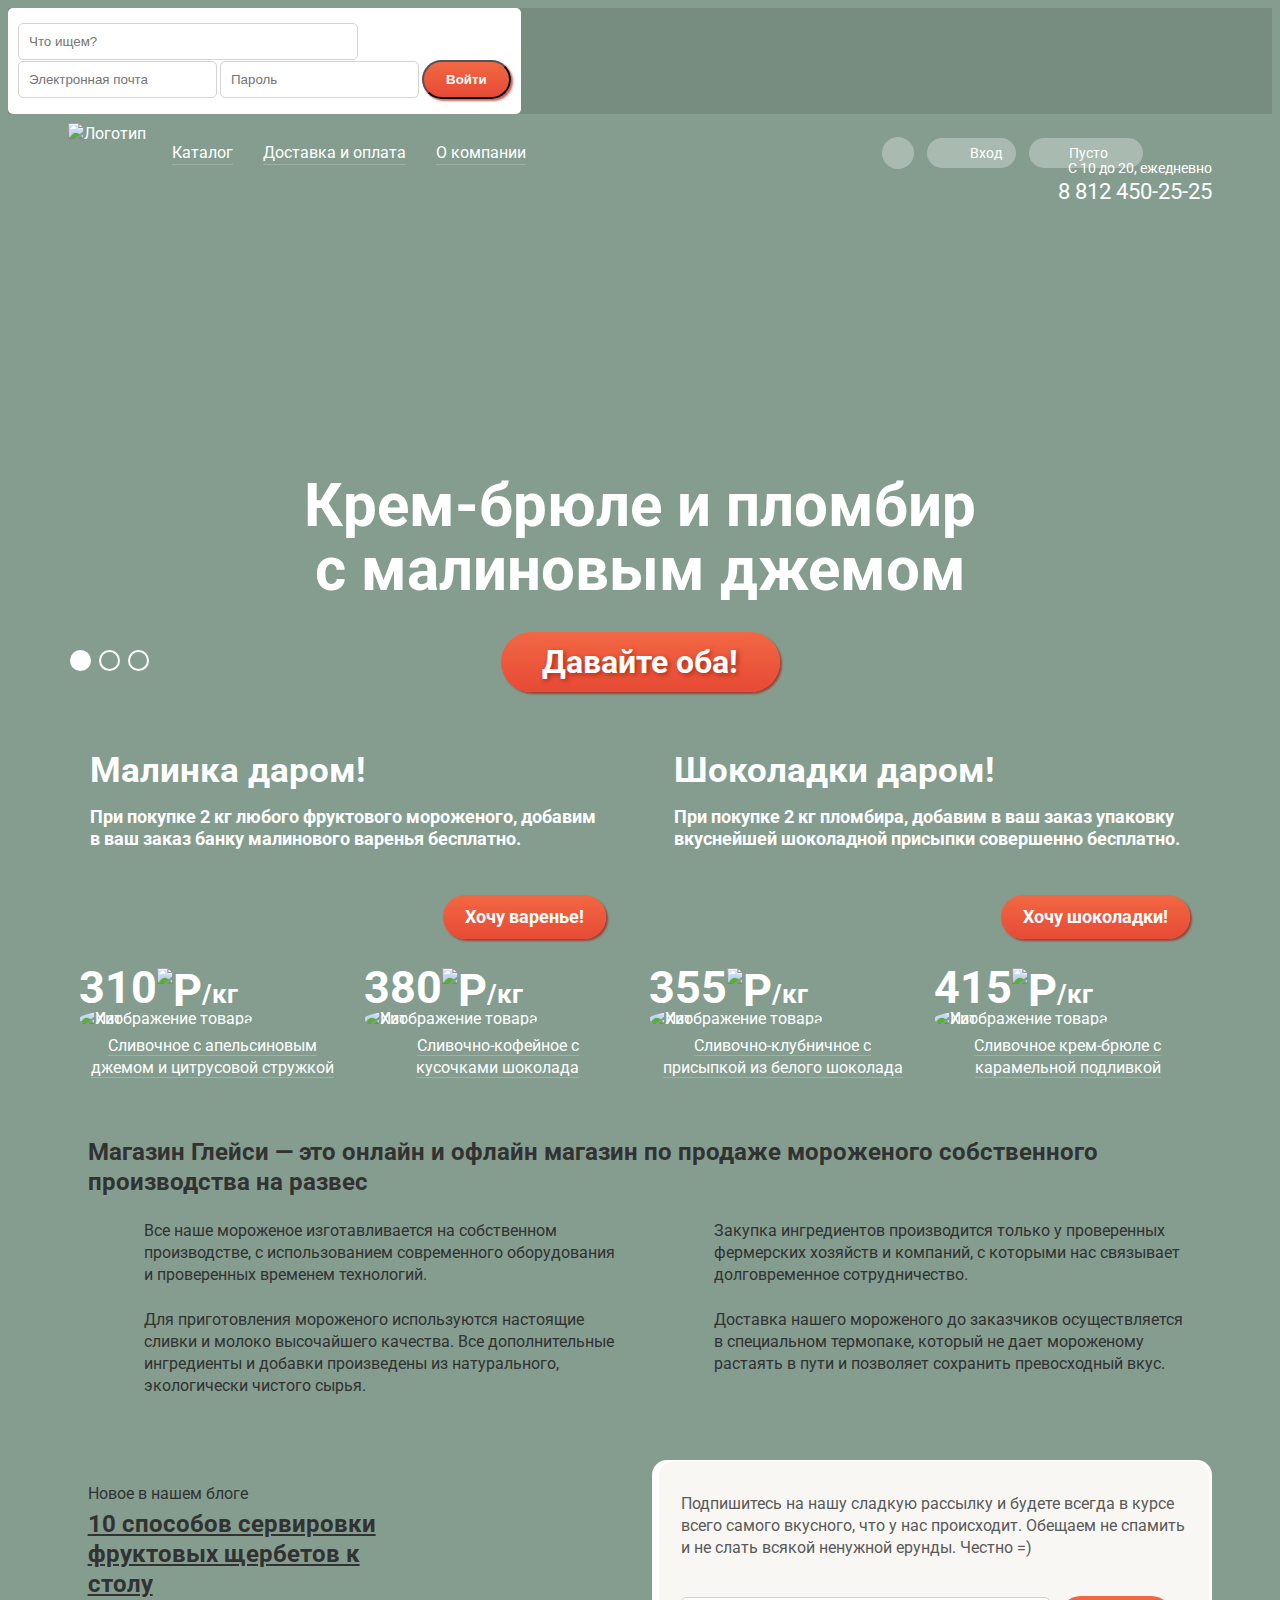
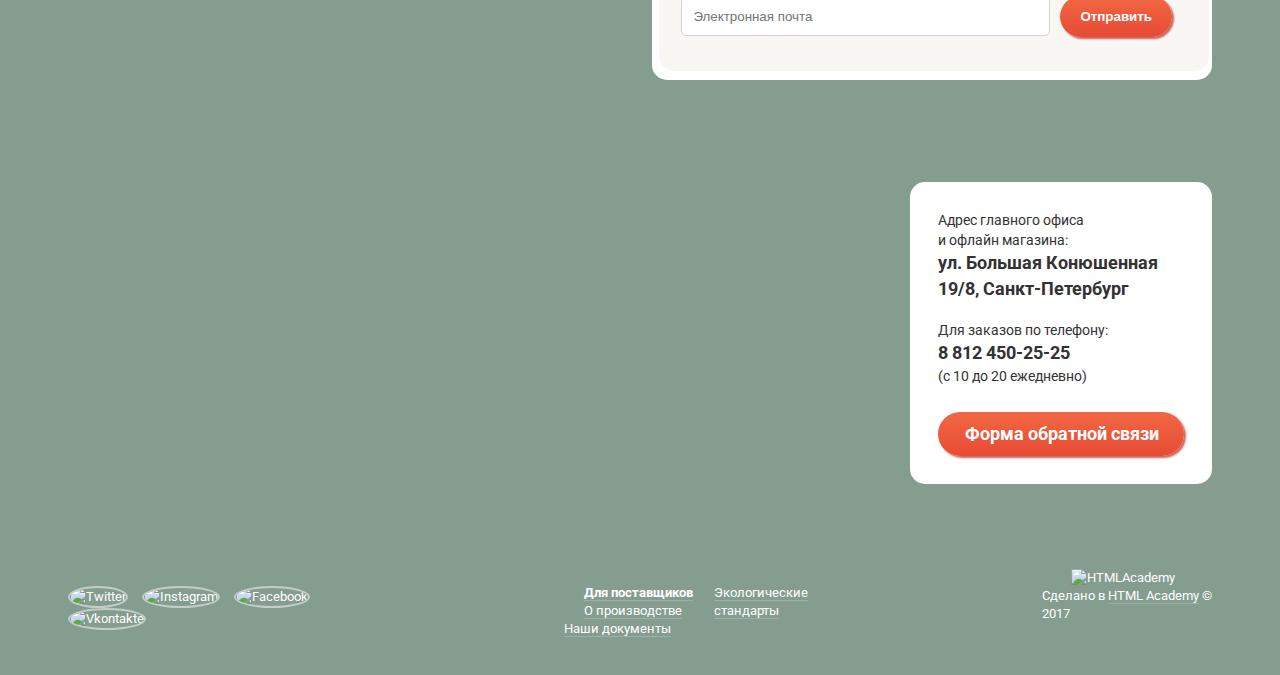
==== index.html @ 8baf692a "Доработки №3" ====
<!DOCTYPE html>
<html lang="ru">
  <head>
    <meta charset="utf-8">
    <title>GllacyShop</title>
    <link href="https://fonts.googleapis.com/css?family=Roboto:400,700&amp;subset=cyrillic" rel="stylesheet">
    <link href="css/normalize.css" rel="stylesheet">
    <link href="css/style.css" rel="stylesheet">
  </head>
  <body>

  <div class="modal-wrapper">
    <div class="modal">
      <form class="modal-search">
        <input type="search" name="search" placeholder="Что ищем?"> 
      </form>
      <form class="modal-enter">
        <input type="email" name="email" placeholder="Электронная почта">
        <input type="password" name="password" placeholder="Пароль">
        <button class="btn">Войти</button>
      </form>
    </div>
  </div>

    <input type="radio" name="switch" id="switch_1" checked>
    <input type="radio" name="switch" id="switch_2">
    <input type="radio" name="switch" id="switch_3">
    <div class="wrapper">
    	<header class="main-header container">
    	  <div class="logo">
    	  	<img src="img/Logo_GllacyShop.png" alt="Логотип" width="154px" height="64px">
    	  </div>
    	  <div class="main-menu">
    		 	<ul>
    		  	<li>
              <a href="./catalog.html">Каталог</a>
              <ul class="sub-menu">
                <li class="sub-menu-caption">Новинки</li>
                <li class="active"><a href="./catalog.html">Сливочное</a></li>
                <li><a href="#">Щербеты</a></li>
                <li><a href="#">Фруктовый лёд</a></li>
                <li><a href="#">Мелорин</a></li>
              </ul>
            </li>
    		  	<li><a href="#">Доставка и оплата</a></li>
    			 	<li><a href="#">О компании</a></li>
    		  </ul>
    	  </div>
    	  <div class="user">
    	  	<a href="#" class="search">Поиск</a>
    	  	<a href="#" class="enter">Вход</a>
    	  	<a href="#" class="basket">Пусто</a>
    	  </div>
    	</header>
      <div class="container">
        <div class="contacts">
          <p>
            С 10 до 20, ежедневно<br>
            <span class="phone">8 812 450-25-25</span>
           </p>
        </div>
      </div>
      <div class="container">
        <div class="slider">
          <div class="slide" id="slide_1">
            <h1>Крем-брюле и пломбир<br>с малиновым джемом</h1>
            <a href="#" class="btn">Давайте оба!</a>
          </div>
          <div class="slide" id="slide_2">
            <h1>Шоколадный пломбир<br>и лимонный сорбет </h1>
            <a href="#" class="btn">Давайте оба!</a>
          </div>
          <div class="slide" id="slide_3">
            <h1>Пломбир с помадкой<br>и клубничный щербет</h1>
            <a href="#" class="btn">Давайте оба!</a>
          </div>
          <form class="slider-controls">
            <label for="switch_1"></label>
            <label for="switch_2"></label>
            <label for="switch_3"></label>
          </form>
        </div>
      </div>
  		<div class="container">
    		<div class="stock">
    			<div class="stock-item raspberry">  				
    				<h2>Малинка даром!</h2>
    				<p>При покупке 2 кг любого фруктового мороженого, добавим в ваш заказ банку малинового варенья бесплатно.</p>
    				<a href="#" class="btn">Хочу варенье!</a>
    			</div>
    			<div class="stock-item chocolate">
    				<h2>Шоколадки даром!</h2>
    				<p>При покупке 2 кг пломбира, добавим в ваш заказ упаковку вкуснейшей шоколадной присыпки совершенно бесплатно.</p>
    				<a href="#" class="btn">Хочу шоколадки!</a>
    			</div>
    		</div>
    		<div class="catalog">
      		<div class="catalog-item">
            <a href="#">
              <img class="hit" src="img/HIT.png" alt="Хит" width="61px" height="61px">
        			<img src="img/IceCream_item_1.jpg" alt="Изображение товара" width="267px" height="267px">
        			<p class="price"><span>310</span><img src="img/P.png" alt="Р" width="31px" height="36px"><span class="kg">/кг</span></p>
        			<p class="name"><a href ="#">Сливочное с апельсиновым джемом и цитрусовой стружкой</a></p>
            </a>
      		</div>
      		<div class="catalog-item">
            <a href="#">
              <img class="hit" src="img/HIT.png" alt="Хит" width="61px" height="61px">
        			<img src="img/IceCream_item_2.jpg" alt="Изображение товара" width="267px" height="267px">
        			<p class="price"><span>380</span><img src="img/P.png" alt="Р" width="31px" height="36px"><span class="kg">/кг</span></p>
        			<p class="name"><a href ="#">Сливочно-кофейное с кусочками шоколада</a></p>
        		</a>
          </div>
      		<div class="catalog-item">
            <a href="#">
        			<img class="hit" src="img/HIT.png" alt="Хит" width="61px" height="61px">
              <img src="img/IceCream_item_3.jpg" alt="Изображение товара" width="267px" height="267px">
        			<p class="price"><span>355</span><img src="img/P.png" alt="Р" width="31px" height="36px"><span class="kg">/кг</span></p>
        			<p class="name"><a href ="#">Сливочно-клубничное с присыпкой из белого шоколада</a></p>
        		</a>
          </div>
      		<div class="catalog-item">
            <a href="#">
        			<img class="hit" src="img/HIT.png" alt="Хит" width="61px" height="61px">
              <img src="img/IceCream_item_4.jpg" alt="Изображение товара" width="267px" height="267px">
        			<p class="price"><span>415</span><img src="img/P.png" alt="Р" width="31px" height="36px"><span class="kg">/кг</span></p>
        			<p class="name"><a href ="#">Сливочное крем-брюле с карамельной подливкой</a></p>
        		</a>
          </div>
    		</div>
    		<div class="info">
          <h3>Магазин Глейси — это онлайн и офлайн магазин по продаже мороженого собственного производства на развес</h3>
    			<p class="icon-icecream">Все наше мороженое изготавливается на собственном производстве, с использованием современного оборудования и проверенных временем технологий.</p>
    			<p class="icon-cow">Закупка ингредиентов  производится только у проверенных фермерских хозяйств и компаний, с которыми нас связывает долговременное сотрудничество.</p>
          <p class="icon-sheet">Для приготовления мороженого используются настоящие сливки и молоко высочайшего качества. Все дополнительные ингредиенты и добавки произведены из натурального, экологически чистого сырья.</p>
    			<p class="icon-thermometer">Доставка нашего мороженого до заказчиков осуществляется в специальном термопаке, который не дает мороженому растаять в пути и позволяет сохранить превосходный вкус.</p>
    		</div>
    		<div class="other">
    			<div class="news">
    				<p>Новое в нашем блоге</p>
    				<h3><a href="#">10  способов сервировки<br>фруктовых щербетов к<br>столу</a></h3>
    			</div>
    			<div class="delivery">
            <div class="delivery-background">
      				<p>Подпишитесь на нашу сладкую рассылку и будете всегда в курсе всего самого вкусного, что у нас происходит. Обещаем не спамить и не слать всякой ненужной ерунды. Честно =)</p>
      				<form method="post">
      					<input type="text" name="delivery" placeholder="Электронная почта">
      					<button class="btn">Отправить</button>
      				</form>
      			</div>
          </div>
    		</div>
    	</div>
    	<div class="map">
    		<div class="address">
    			<p>Адрес главного офиса<br>и офлайн магазина:</p>
    			<p class="bold">ул. Большая Конюшенная 19/8, Санкт-Петербург</p>
    			<p>Для заказов по телефону:</p>
    			<p class="bold">8 812 450-25-25</p>
          <p>(с 10 до 20 ежедневно)</p>
    			<a href="#" class="btn">Форма обратной связи</a>
    		</div>
    	</div>
  	<footer>
  		<div class="main-footer container">
    			<div class="social">
    				<a href="#"><img src="img/Twitter.png" alt="Twitter" width="32px" height="32px"></a>
    				<a href="#"><img src="img/Instagram.png" alt="Instagram" width="32px" height="32px"></a>
    				<a href="#"><img src="img/Facebook.png" alt="Facebook" width="32px" height="32px"></a>
    				<a href="#"><img src="img/Vkontakte.png" alt="Vkontakte" width="32px" height="32px"></a>
    			</div>
  			<div class="footer-navigation">
    				<ul>
    					<li class="heart"><a href="#">Для поставщиков</a></li>
    					<li><a href="#">О производстве</a></li>
    					<li><a href="#">Наши документы</a></li>
    					<li><a href="#">Экологические стандарты</a></li>
    				</ul>
    			</div>
    			<div class="design">
    				<img src="img/Logo_HTMLAcademy.png" alt="HTMLAcademy" width="108px" height="38px">
    				<p>Сделано в <a href="https://htmlacademy.ru/">HTML Academy</a> © 2017</p>
    			</div>	
    		</div>	
    	</footer>
    </div>
  </body>
</html>
---- css/style.css ----
a {
	text-decoration: none;
	color: inherit;
}
body {
	font-family: 'Roboto', sans-serif;
	font-size: 16px;
	line-height: 22px;
	color: #ffffff;
	font-weight: 400;
	background-color: #849d8f;
}
h1 {
	font-size: 60px;
	line-height: 64px;
	color: #ffffff;
	font-weight: 700;
	text-align: center;
}
h2 {
	font-size: 35px;
	line-height: 41px;
	color: #ffffff;
	font-weight: 700;
	padding-bottom: 15px;
}
h3 {
	font-size: 24px;
	line-height: 30px;
	color: #323232;
	font-weight: 700;
}
.container {
	width: 1200px;
	margin: 0 auto;
	padding: 0 27.6px;
	box-sizing: border-box;
}
.main-header {
	display: flex;
	justify-content: flex-start;
}
.logo {
	margin-top: 9px;
}
.main-menu {
	margin-top: 28px;
	width: 710px;
	float: left;
}
.main-menu ul {
	margin: 0;
	padding: 0;
}
.main-menu li {
	display: inline-block;
	margin-left: 26px;
	border-bottom: 1px solid rgba(255,255,255,0.2);
}
.main-menu .active {
	cursor: pointer;
	background-color: #d07058;
	border-radius: 20px;
	padding: 5px 15px;
	margin-top: -5px;
	margin-left: 11px;
	margin-right: -15px;
}
.main-menu li:hover > ul {
	display: block;
}
.sub-menu {
	display: none;
	position: absolute;
	list-style: none;
	color: #323232;
	background: #ffffff;
	margin-top: 5px;
	border-radius: 5px;
	z-index: 100;
}
.sub-menu li {
	margin: 0;
	display: block;
	padding: 10px 20px;
}
.sub-menu li:hover:not(.sub-menu-caption) {
	background-color: #fbded7;
}
.sub-menu li:active:not(.sub-menu-caption) {
	background-color: #f6b5a5;
}
.sub-menu .active-li {
	background-color: #d07058;
	color: #ffffff;
	cursor: default;
}
.sub-menu .active-li:hover {
	background-color: #d07058 !important;
}
.sub-menu .active-li:active {
	background-color: #d07058 !important;
}
.sub-menu-caption {
	font-weight: 700;
	position: relative;
	cursor: default;
}
.sub-menu-caption::after {
	content: "";
	position: absolute;
	bottom: 0;
	left: 12px;
	width: 128px;
	height: 2px;
	background-color: #d1d0ce;
}
.user {
	font-size: 14px;
	line-height: 16px;
	margin-top: 31px;
	margin-left: 26px;
}
.user a {
	margin-left: 10px;
	}
.user a:first-child {
	margin-left: 0;
}
.search {
	position: relative;
	background-color: rgba(255,255,255,0.3);
	border-radius: 50%;
	font-size: 0;
	padding: 16px;
	top: -5px;
}
.search::before {
	content: "";
	position: absolute;
	top: 8px;
	left: 1px;
	width: 21px;
	height: 20px;
	background: url(../img/Sprite_User.png) no-repeat;
	background-position: -50px -15px;
}
.search:hover {

}
/*.search:hover {
	background-color: #ffffff;
	background: url(../img/Sprite_User_Black.png) no-repeat;
	background-position: -50px -15px;
}*/
.enter {
	position: relative;
	padding: 7px 14px 7px 43px;
	background-color: rgba(255,255,255,0.3);
	border-radius: 20px;
}
.enter::before {
	content: "";
	position: absolute;
	top: 6px;
	left: 15px;
	width: 21px;
	height: 20px;
	background: url(../img/Sprite_User.png) no-repeat;
	background-position: -14px -15px;
}
.basket {
	position: relative;
	padding: 7px 35px 7px 40px;
	background-color: rgba(255,255,255,0.3);
	border-radius: 20px;
}
.basket::before {
	content: "";
	position: absolute;
	top: 6px;
	left: 16px;
	width: 21px;
	height: 20px;
	background: url(../img/Sprite_User.png) no-repeat;
	background-position: -97px -15px;
}
.add {
	padding: 7px 19px 7px 40px;
}
.contacts {
	text-align: right;
}
.contacts p {
	margin: 0;

	margin-top: -6px;
	font-size: 14px;
	line-height: 16px;
}
.phone {
	font-size: 22px;
	line-height: 24px;
	display: block;
	margin-top: 4px;
}
.wrapper::before,
.wrapper::after {
	content: "";
	visibility: hidden;
}
.wrapper::before,
.wrapper::after {
	background-image: url(../img/IceCream_2.png);
}
.wrapper::after {
	background-image: url(../img/IceCream_3.png);
}
.wrapper {
	background: #849d8f url(../img/IceCream_1.png) no-repeat;
	background-position: top center;
	transition: background-image 0.5s ease,
				background-color 0.5s ease;
}
.slider {
	position: relative;
}
.slider h1 {
	margin: 0;

	padding-top: 270px;
	margin-bottom: 30px;
}
.slider a {
	display: block;
	width: 235px;
	margin: 0 auto;
	text-align: center;
	margin-bottom: 40px;
	text-shadow: 2px 2px 5px rgba(160,32,11,0.76);
}
.slide {
	display: none;
}
body > input[type="radio"] {
	display: none;
}
#switch_1:checked ~ .wrapper #slide_1,
#switch_2:checked ~ .wrapper #slide_2,
#switch_3:checked ~ .wrapper #slide_3 {
	display: block;
}
#switch_1:checked ~ .wrapper label[for="switch_1"],
#switch_2:checked ~ .wrapper label[for="switch_2"],
#switch_3:checked ~ .wrapper label[for="switch_3"] {
	background: #ffffff;
}
#switch_1:checked ~ .wrapper {
	background-color: #849d8f;
	background-image: url(../img/IceCream_1.png);
}
#switch_2:checked ~ .wrapper {
	background-color: #8996a6;
	background-image: url(../img/IceCream_2.png);
}
#switch_3:checked ~ .wrapper {
	background-color: #9d8b84;
	background-image: url(../img/IceCream_3.png);
}
.slider-controls {
	position: absolute;
	bottom: 25px;
	left: 2px;
	bottom: 20px;
}
.slider-controls label {
	display: inline-block;
	width: 17px;
	height: 17px;
	margin-right: 4px;
	vertical-align: top;
	background-color: transparent;
	border: 2px solid #ffffff;
	border-radius: 50%;
	cursor: pointer;
}
.slider .btn {
	font-size: 32px;
	line-height: 40px;
	font-weight: 700;
}
.btn {
	padding: 10px 22px;
	background: linear-gradient(to top, #e74a35, #f26843);
	border-radius: 90px;
	box-shadow: 2px 2px 2px rgba(172,16,0,0.64);
	color: #ffffff;
	font-weight: 700;
}
.breadcrumbs {
	margin-top: -22px;
	z-index: 90;
}
.breadcrumbs ul {
	margin: 0;
	padding: 0;
}
.breadcrumbs li {
	position: relative;
	display: inline-block;
	padding-right: 10px;
}
.breadcrumbs li a {
	border-bottom: 1px solid rgba(255,255,255,0.2);
}
.breadcrumbs li:not(:first-child)::after {
	content: "»";
	position: absolute;
	top: 0;
	left: -13px;
}
.filters {
	margin-bottom: 40px;
	width: 879px;
	display: flex;
	justify-content: flex-start;
	flex-wrap: wrap;
}
.filters label {
	font-size: 14px;
	line-height: 16px;
}
.filters input + label {
	font-size: 16px;
	line-height: 18px;
}
.filter-controls select {
	margin-top: 5px;
	margin-bottom: 15px;
	padding: 7px 30px 7px 10px;
	background-color: rgba(255,255,255,0.3);
	border-radius: 20px;
	color: #ffffff;
	cursor: pointer;
}
.filter-sort label {
	margin-left: 18px;
}
.filter-price label {
	margin-left: 29px;
}
.filter-price .filter-controls {
    position: relative;
    left: 35px;
    height: 35px;
    overflow: hidden;
}
.scale {
	width: 189px;
    margin-top: 21px;
    height: 4px;
    background: #d1dad3;
}
.bar {
    height: 4px;
    background: #ffffff;
    margin-left: 30px;
    width: 100px;
}
.toggle {
    position: absolute;
    top: 13px;
    left: 30px;
    width: 4px;
    height: 4px;
    border: 8px solid #ffffff;
    background: #ffffff;
    cursor: pointer;
    border-radius: 50%;
}
.min-toggle {
    left: 19px;
}
.max-toggle {
    left: 117px;
}
.filter-fat label:first-child {
	margin-left: 72px;
}
.filter-fat .filter-controls {
	margin-top: 5px;
    margin-bottom: 15px;
    position: relative;
    top: 0px;
    left: 58px;
    background-color: rgba(255,255,255,0.3);
    padding: 7px 6px 7px 15px;
    border-radius: 90px;
}
.filter-fat .filter-controls input + label {
	margin-right: 13px;
}
.filter-controls input[type="checkbox"],
.filter-controls input[type="radio"] {
    display: none;
}
.filter-controls label[for] {
    color: #ffffff;
    cursor: pointer;
}
.filter-controls label[for]::before {
    content: "";
    display: inline-block;
    width: 20px;
    height: 20px;
    margin-right: 10px;
    vertical-align: top;
    border: 1px solid #ffffff;
    border-radius: 5px;
}
.filter-controls label[for^="fat_"]::before {
    border-radius: 20px;
}
.filter-controls input[type="radio"]:checked + label::before {
    background: #ffffff;
    box-shadow: inset 0 0 0 4px #aabcb2;
}
.filter-controls input[type="checkbox"]:checked + label::before {
	background: url(../img/Checked.png) no-repeat;
}
.filter-filler .filter-controls {
	position: relative;
    top: 1px;
    left: -3px;
    background-color: rgba(255,255,255,0.3);
    border-radius: 90px;
    padding: 7px 0 7px 15px;
}
.filter-filler .filter-controls input + label {
	margin-right: 19px;
}
.filter-filler label:first-child {
	margin-left: 18px;
}
.filters .btn {
	background: rgba(255,255,255,0.2);
	border: 2px solid #ffffff;
	box-shadow: none;
	font-weight: 400;
	cursor: pointer;
	padding: 7px 29px;
    margin-top: 23px;
    margin-left: 9px;
}
.stock {
	display: flex;
	justify-content: space-between;
}
.stock h2, .stock p {
	margin: 0;
}
.stock-item {
	width: 560px;
	margin-bottom: 40px;
	padding: 18px 22px 24px 22px;
	box-sizing: border-box;
	border-radius: 20px;
	font-size: 18px;
	line-height: 22px;
	font-weight: 700;
}
.stock-item p {
	padding-bottom: 45px;
}
.raspberry {
	background-color: #980119;
	background: url(../img/Raspberry.jpg) no-repeat;
}
.chocolate {
	background-color: #6a422f;
	background: url(../img/Chocolate.jpg) no-repeat;
}
.stock-item a {
	font-size: 18px;
	line-height: 24px;
	font-weight: 700;
}
.stock-item .btn {
	float: right;
}
.catalog-caption {
	text-align: left;
	font-size: 35px;
	line-height: 41px;
	margin-top: 0px;
}
.catalog {
	display: flex;
	justify-content: center;
	flex-wrap: wrap;
	margin-bottom: 15px;
}
.catalog-item {
	width: 267px;
	padding: 5px 9px 20px 9px;
}
.catalog-item img {
	border-radius: 50%;
}
.catalog-item p {
	margin-bottom: 0;
}
.catalog-item:hover {
	background-color: rgba(255,255,255,0.3);
	border-radius: 5px;
}
.hit {
	position: absolute;
}
.price {
	font-size: 45px;
	line-height: 45px;
	font-weight: 700;
	color: #ffffff;
	margin-top: -65px;
}
.price img {
	border-radius: 0;
	position: relative;
	top: 3px;
}
.kg {
	font-size: 26px;
	line-height: 28px;
}
.name {
	text-align: center;
	padding: 0 10px;
	margin-top: 25px;
}
.name a {
	border-bottom: 1px solid rgba(255,255,255,0.2);
}
.info {
	display: flex;
	flex-wrap: wrap;
	justify-content: space-between;
	background-color: #ede0c3;
	border-radius: 15px;
	padding: 23px 20px;
	margin-bottom: 40px;
	background: url(../img/Wafer_pattern.png) repeat;
}
.info h3 {
	margin: 0;
	padding: 0;
}
.info p {
	margin: 0;

	color: #323232;
	width: 478px;
	padding-top: 23px;
	padding-left: 56px;
}
.icon-icecream {
	position: relative;
}
.icon-icecream::before {
	content: "";
	position: absolute;
	top: 10px;
	left: 0;
	width: 49px;
	height: 49px;
	background: url(../img/Wafer_IceCream.png) no-repeat;
	background-position: 0px 0px;
}
.icon-sheet {
	position: relative;
}
.icon-sheet::before {
	content: "";
	position: absolute;
	top: 10px;
	left: 0;
	width: 49px;
	height: 49px;
	background: url(../img/Wafer_Sheet.png) no-repeat;
	background-position: 0px 0px;
}
.icon-cow {
	position: relative;
}
.icon-cow::before {
	content: "";
	position: absolute;
	top: 10px;
	left: 0;
	width: 49px;
	height: 49px;
	background: url(../img/Wafer_Cow.png) no-repeat;
	background-position: 0px 0px;
}
.icon-thermometer {
	position: relative;
}
.icon-thermometer::before {
	content: "";
	position: absolute;
	top: 10px;
	left: 0;
	width: 49px;
	height: 49px;
	background: url(../img/Wafer_Thermometer.png) no-repeat;
	background-position: 0px 0px;
}
.other {
	display: flex;
	justify-content: space-between;
	margin-bottom: 40px;
}
.news {
	width: 560px;
	height: 220px;
	background-color: #ffffff;
	border-radius: 15px;
	color: #323232;
	line-height: 30px;
	padding-top: 19px;
	padding-left: 20px;
	box-sizing: border-box;
	background: url(../img/Strawberry.jpg) no-repeat 16% 39%;
}
.news p {
	margin: 0;
}
.news h3 {
	margin: 0;
}
.news a {
	text-decoration: underline;
}
.delivery {
	width: 560px;
	height: 220px;
	background-color: #f8f7f4;
	border-radius: 15px;
	color: #5a5a5a;
	background: url(../img/Delivery_pattern.png) repeat #ffffff;
	position: relative;
}
.delivery-background {
	width: 550px;
	height: 210px;
	background-color: #f8f7f4;
	border-radius: 15px;
	position: absolute;
	top: 1px;
	left: 7px;
	padding: 32px 22px;
	box-sizing: border-box;
}
.delivery p {
	margin: 0;

	padding-bottom: 38px;
}
.delivery input {
	border-radius: 5px;
	padding: 11px;
	border: 1px solid #d3d3d2;
	width: 345px;
}
.delivery button {
	border-style: none;
	cursor: pointer;
	margin-left: 6px;
    margin-top: -2px;
    padding: 13px 20px;
}
.map {
	width: 1200px;
	height: 430px;
	margin: 0 auto;
	background: url(../img/Map.jpg) no-repeat 50% 50%;
	position: relative;
}
.map::after {
	content: "";
	position: absolute;
	width: 218px;
	height: 142px;
	top: 138px;
	left: 266px;
	background: url(../img/Map_IceCream.png) no-repeat;
}
.address {
	background-color: #ffffff;
	color: #323232;
	font-size: 14px;
	line-height: 20px;
	width: 302px;
	border-radius: 15px;
	padding: 28px;
	box-sizing: border-box;
	position: relative;
	float: right;
	top: 62px;
	margin-right: 27.6px;
	display: flex;
	flex-direction: column;
}
.address p {
	margin: 0;
}
.address p:nth-child(2) {
	margin-bottom: 18px;
}
.address .btn {
	font-size: 18px;
	line-height: 24px;
	margin-top: 26px;
	padding-left: 27px;
}
.bold {
	font-size: 18px;
	line-height: 26px;
	font-weight: 700;
}
.pagination {
	display: flex;
	justify-content: flex-end;
	margin-top: 70px;
}
.pagination li {
	display: inline-block;
 	padding: 0 10px;
 	cursor: pointer;
}
.pagination .active {
	background-color: #ffffff;
	color: #000000;
	border-radius: 50%;
}
.main-footer {
	display: flex;
	font-size: 13px;
	line-height: 18px;
	font-weight: normal;
}
.social {
	padding-top: 36px;
	padding-bottom: 29px;
}
.social a {
	padding-right: 11px;
}
.social img {
	border: 2px solid #c2cec7;
	border-radius: 50%;
}
.footer-navigation {
	margin: 34px 192px 29px 204px;
}
.footer-navigation ul {
	margin: 0;
	padding: 0;

	list-style: none;
  	column-count: 2;
}
.footer-navigation a {
	border-bottom: 1px solid rgba(255,255,255,0.2);
}
.heart {
	font-weight: 700;
	list-style: none;
    background: url("../img/Heart.png") no-repeat;
    background-position: 0 2px;
    padding-left: 20px;
}
.footer-navigation li:nth-child(2) {
	padding-left: 20px;
}
.design {
	padding-top: 19px;
	padding-bottom: 25px;
}
.design p {
	margin: 0;
}
.design a {
	border-bottom: 1px solid rgba(255,255,255,0.2);
}
.design img {
	padding-left: 29px;
}
.modal-wrapper {
	background-color: rgba(0,0,0,0.1);
}
.modal {
	border-radius: 5px;
	background-color: #ffffff;
	padding: 15px 10px;
	display: inline-block;
	font-size: 14px;
	line-height: 24px;
	
}
.modal input {
	border: 1px solid #d3d3d2;
	border-radius: 5px;
	padding: 10px;
}
.modal-search ~ .search:hover {
	display: block;
}
.modal-search input {
	width: 340px;
}
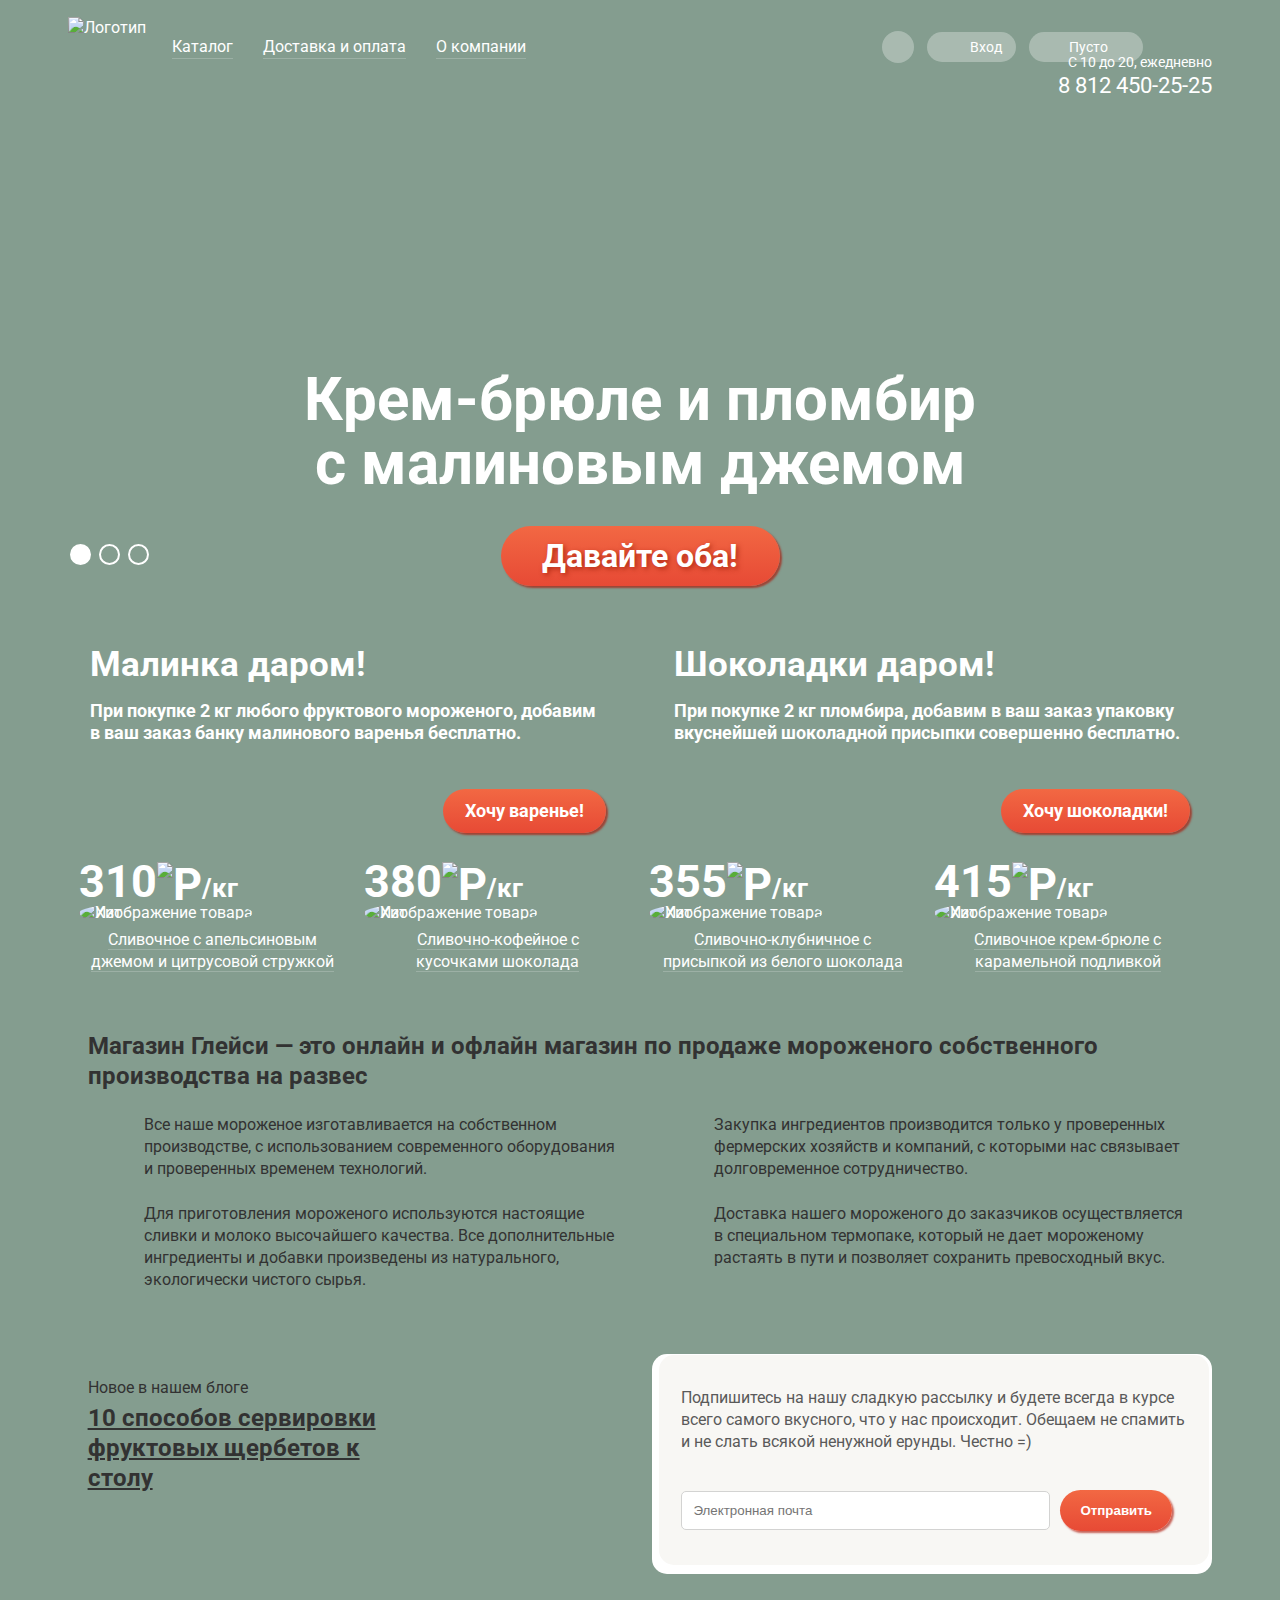
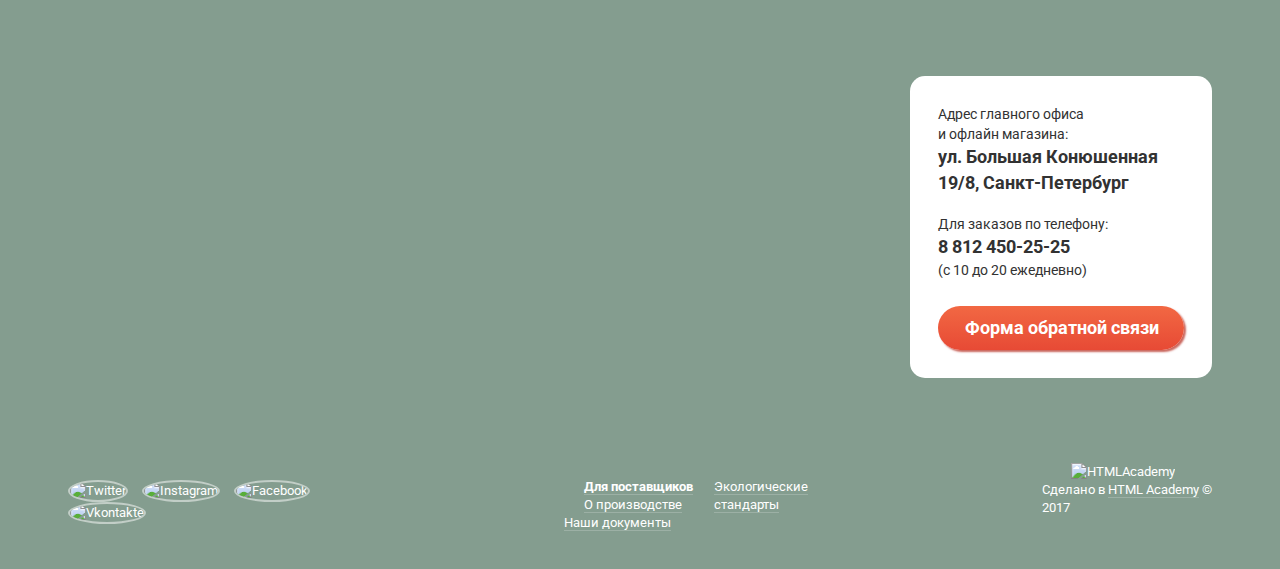
==== commit ff6f4931: "Доработка sub-menu" ====
--- a/index.html
+++ b/index.html
@@ -9,7 +9,7 @@
   </head>
   <body>
 
-  <div class="modal-wrapper">
+  <!--<div class="modal-wrapper">
     <div class="modal">
       <form class="modal-search">
         <input type="search" name="search" placeholder="Что ищем?"> 
@@ -20,7 +20,7 @@
         <button class="btn">Войти</button>
       </form>
     </div>
-  </div>
+  </div>-->
 
     <input type="radio" name="switch" id="switch_1" checked>
     <input type="radio" name="switch" id="switch_2">
@@ -32,11 +32,11 @@
     	  </div>
     	  <div class="main-menu">
     		 	<ul>
-    		  	<li>
+    		  	<li class="guidance">
               <a href="./catalog.html">Каталог</a>
               <ul class="sub-menu">
                 <li class="sub-menu-caption">Новинки</li>
-                <li class="active"><a href="./catalog.html">Сливочное</a></li>
+                <li><a href="./catalog.html">Сливочное</a></li>
                 <li><a href="#">Щербеты</a></li>
                 <li><a href="#">Фруктовый лёд</a></li>
                 <li><a href="#">Мелорин</a></li>
--- a/css/style.css
+++ b/css/style.css
@@ -47,6 +47,7 @@
 	margin-top: 28px;
 	width: 710px;
 	float: left;
+	position: relative;
 }
 .main-menu ul {
 	margin: 0;
@@ -65,17 +66,30 @@
 	margin-top: -5px;
 	margin-left: 11px;
 	margin-right: -15px;
+	border-bottom: none;
 }
 .main-menu li:hover > ul {
 	display: block;
 }
+.guidance > a:hover {
+	background-color: #ffffff;
+	color: #000000;
+	font-weight: bold;
+	border-radius: 20px;
+	padding: 5px 15px;
+	margin-top: -5px;
+	margin-left: -15px;
+	margin-right: -15px;
+	border-bottom: none;
+}
 .sub-menu {
 	display: none;
 	position: absolute;
+	/*top: 32px;*/
+    left: 7px;
 	list-style: none;
 	color: #323232;
 	background: #ffffff;
-	margin-top: 5px;
 	border-radius: 5px;
 	z-index: 100;
 }
@@ -84,22 +98,20 @@
 	display: block;
 	padding: 10px 20px;
 }
-.sub-menu li:hover:not(.sub-menu-caption) {
+.sub-menu li:hover:not(.sub-menu-caption):not(.active-li) {
 	background-color: #fbded7;
 }
-.sub-menu li:active:not(.sub-menu-caption) {
+.sub-menu li:active:not(.sub-menu-caption):not(.active-li) {
 	background-color: #f6b5a5;
+}
+.sub-menu li:hover:last-child {
+	border-bottom-right-radius: 5px;
+	border-bottom-left-radius: 5px;
 }
 .sub-menu .active-li {
 	background-color: #d07058;
 	color: #ffffff;
 	cursor: default;
-}
-.sub-menu .active-li:hover {
-	background-color: #d07058 !important;
-}
-.sub-menu .active-li:active {
-	background-color: #d07058 !important;
 }
 .sub-menu-caption {
 	font-weight: 700;
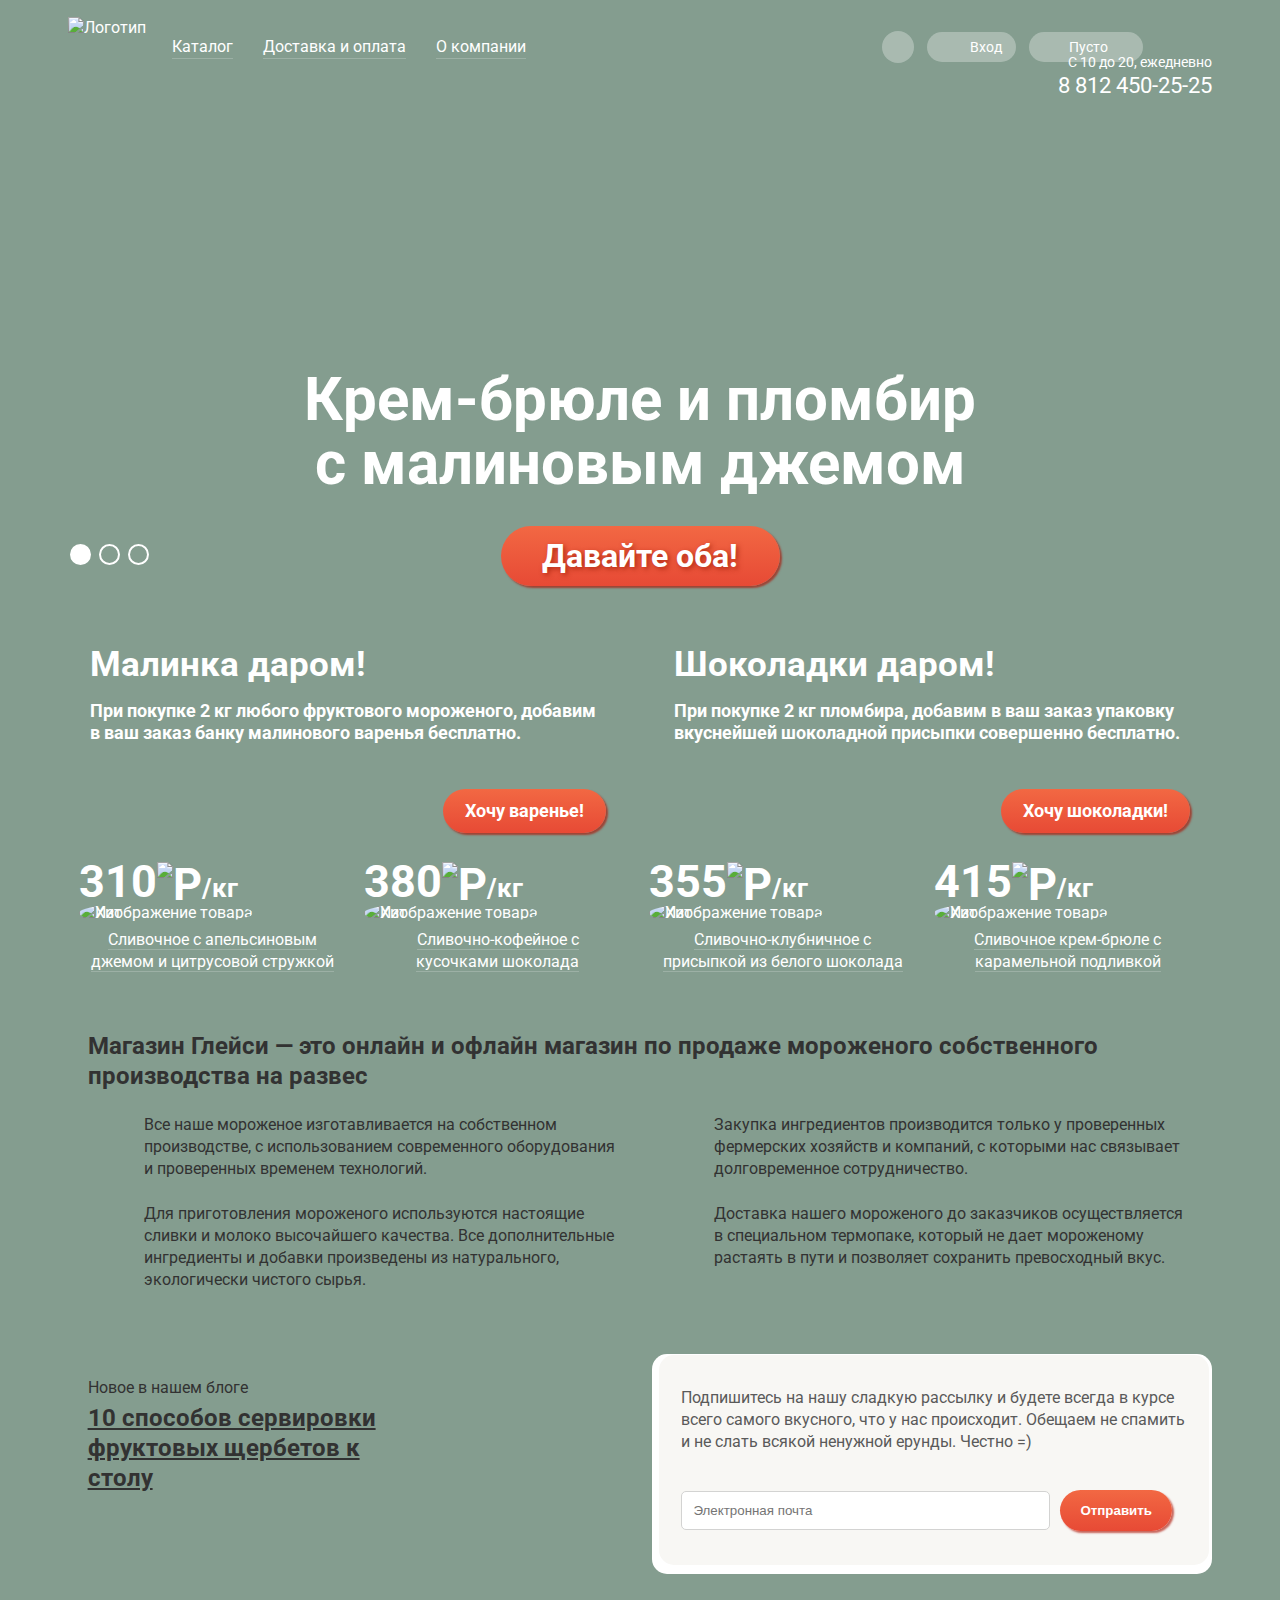
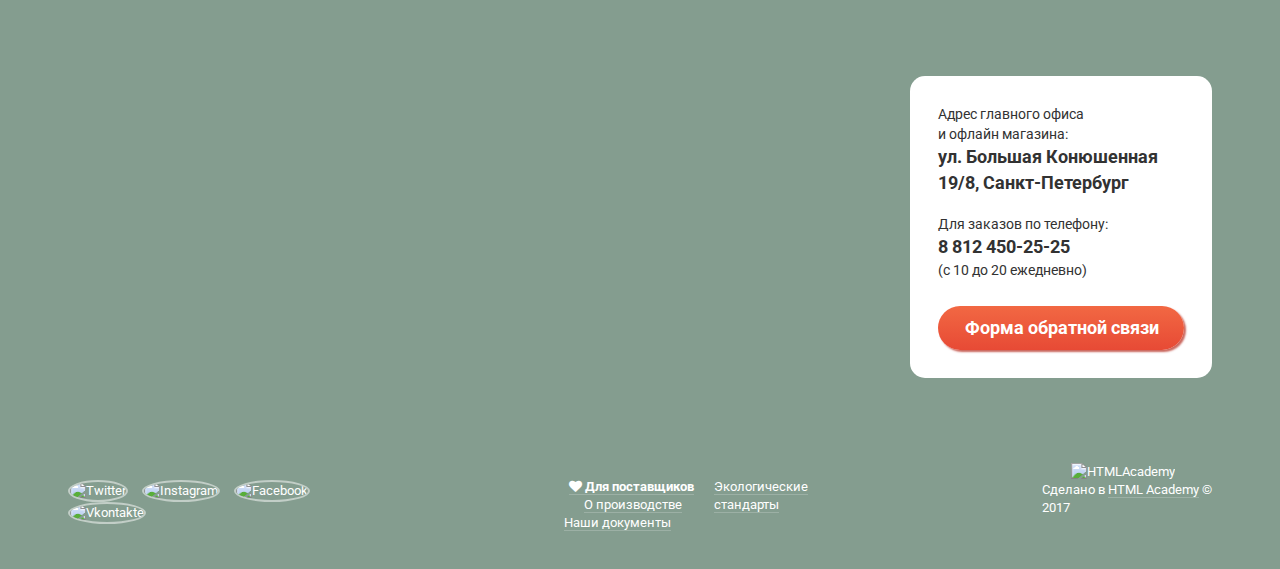
==== commit e2ca3fd4: "10.03.17" ====
--- a/index.html
+++ b/index.html
@@ -6,6 +6,7 @@
     <link href="https://fonts.googleapis.com/css?family=Roboto:400,700&amp;subset=cyrillic" rel="stylesheet">
     <link href="css/normalize.css" rel="stylesheet">
     <link href="css/style.css" rel="stylesheet">
+	<link href="css/font-awesome.css" rel="stylesheet">
   </head>
   <body>
 
@@ -31,20 +32,21 @@
     	  	<img src="img/Logo_GllacyShop.png" alt="Логотип" width="154px" height="64px">
     	  </div>
     	  <div class="main-menu">
-    		 	<ul>
-    		  	<li class="guidance">
-              <a href="./catalog.html">Каталог</a>
-              <ul class="sub-menu">
-                <li class="sub-menu-caption">Новинки</li>
-                <li><a href="./catalog.html">Сливочное</a></li>
-                <li><a href="#">Щербеты</a></li>
-                <li><a href="#">Фруктовый лёд</a></li>
-                <li><a href="#">Мелорин</a></li>
-              </ul>
-            </li>
+    		<ul>
+    		  	<li>
+					<a href="./catalog.html">Каталог</a>
+						
+							<ul class="sub-menu">
+								<li class="sub-menu-caption">Новинки</li>
+								<li><a href="./catalog.html">Сливочное</a></li>
+								<li><a href="#">Щербеты</a></li>
+								<li><a href="#">Фруктовый лёд</a></li>
+								<li><a href="#">Мелорин</a></li>
+							</ul>
+				</li>
     		  	<li><a href="#">Доставка и оплата</a></li>
-    			 	<li><a href="#">О компании</a></li>
-    		  </ul>
+    			<li><a href="#">О компании</a></li>
+    		</ul>
     	  </div>
     	  <div class="user">
     	  	<a href="#" class="search">Поиск</a>
@@ -151,7 +153,8 @@
           </div>
     		</div>
     	</div>
-    	<div class="map">
+    	<div class="map" id="yandex-map">
+			<script type="text/javascript" charset="utf-8" async src="https://api-maps.yandex.ru/services/constructor/1.0/js/?sid=mzVx9mfuZmt_8V_w7CSSQx3FbrWNfy7I&amp;width=1200&amp;height=430&amp;id=yandex-map&amp;lang=ru_RU&amp;sourceType=constructor&amp;scroll=true"></script>
     		<div class="address">
     			<p>Адрес главного офиса<br>и офлайн магазина:</p>
     			<p class="bold">ул. Большая Конюшенная 19/8, Санкт-Петербург</p>
@@ -171,7 +174,7 @@
     			</div>
   			<div class="footer-navigation">
     				<ul>
-    					<li class="heart"><a href="#">Для поставщиков</a></li>
+    					<li class="heart"><a href="#"><i class="fa fa-heart" aria-hidden="true"></i> Для поставщиков</a></li>
     					<li><a href="#">О производстве</a></li>
     					<li><a href="#">Наши документы</a></li>
     					<li><a href="#">Экологические стандарты</a></li>
--- a/css/style.css
+++ b/css/style.css
@@ -1,6 +1,14 @@
 a {
 	text-decoration: none;
 	color: inherit;
+}
+.other a:hover,
+.other a:focus,
+footer a:hover,
+footer a:focus,
+.breadcrumbs a:hover,
+.breadcrumbs a:focus {
+	color: #ffbc9e;
 }
 body {
 	font-family: 'Roboto', sans-serif;
@@ -71,7 +79,7 @@
 .main-menu li:hover > ul {
 	display: block;
 }
-.guidance > a:hover {
+.main-menu li:hover > a:hover {
 	background-color: #ffffff;
 	color: #000000;
 	font-weight: bold;
@@ -82,6 +90,9 @@
 	margin-right: -15px;
 	border-bottom: none;
 }
+.main-menu li:hover > a:focus {
+	box-shadow: inset 0 1px 1px 1px #5f5f5f;
+}
 .sub-menu {
 	display: none;
 	position: absolute;
@@ -266,6 +277,9 @@
 #switch_2:checked ~ .wrapper label[for="switch_2"],
 #switch_3:checked ~ .wrapper label[for="switch_3"] {
 	background: #ffffff;
+}
+.wrapper label[for^="switch_"]:hover {
+	background-color: rgba(248, 247, 244, 0.4);
 }
 #switch_1:checked ~ .wrapper {
 	background-color: #849d8f;
@@ -309,6 +323,12 @@
 	color: #ffffff;
 	font-weight: 700;
 }
+.btn:hover {
+	background: linear-gradient(90deg, #FF604B 0%, #FF604B 100%)
+}
+.btn:focus{
+	box-shadow: inset 0 1px 1px 1px #5f5f5f;
+}
 .breadcrumbs {
 	margin-top: -22px;
 	z-index: 90;
@@ -522,6 +542,9 @@
 .catalog-item p {
 	margin-bottom: 0;
 }
+.catalog-item .btn {
+	border-radius: 20px;
+}
 .catalog-item:hover {
 	background-color: rgba(255,255,255,0.3);
 	border-radius: 5px;
@@ -552,6 +575,18 @@
 }
 .name a {
 	border-bottom: 1px solid rgba(255,255,255,0.2);
+}
+.catalog-item:hover > .name a{
+	border-bottom: none;
+}
+.view {
+	display: none;
+}
+.catalog-item:hover > .view{
+	display: block;
+	width: 150px;
+	margin: 0 auto;
+	margin-top: 20px;
 }
 .info {
 	display: flex;
@@ -698,7 +733,7 @@
 	background: url(../img/Map.jpg) no-repeat 50% 50%;
 	position: relative;
 }
-.map::after {
+/*.map::after {
 	content: "";
 	position: absolute;
 	width: 218px;
@@ -706,7 +741,7 @@
 	top: 138px;
 	left: 266px;
 	background: url(../img/Map_IceCream.png) no-repeat;
-}
+}*/
 .address {
 	background-color: #ffffff;
 	color: #323232;
@@ -722,6 +757,7 @@
 	margin-right: 27.6px;
 	display: flex;
 	flex-direction: column;
+	z-index: 1000;
 }
 .address p {
 	margin: 0;
@@ -788,9 +824,10 @@
 .heart {
 	font-weight: 700;
 	list-style: none;
-    background: url("../img/Heart.png") no-repeat;
+	padding-left: 5px;
+    /*background: url("../img/Heart.png") no-repeat;
     background-position: 0 2px;
-    padding-left: 20px;
+    padding-left: 20px;*/
 }
 .footer-navigation li:nth-child(2) {
 	padding-left: 20px;
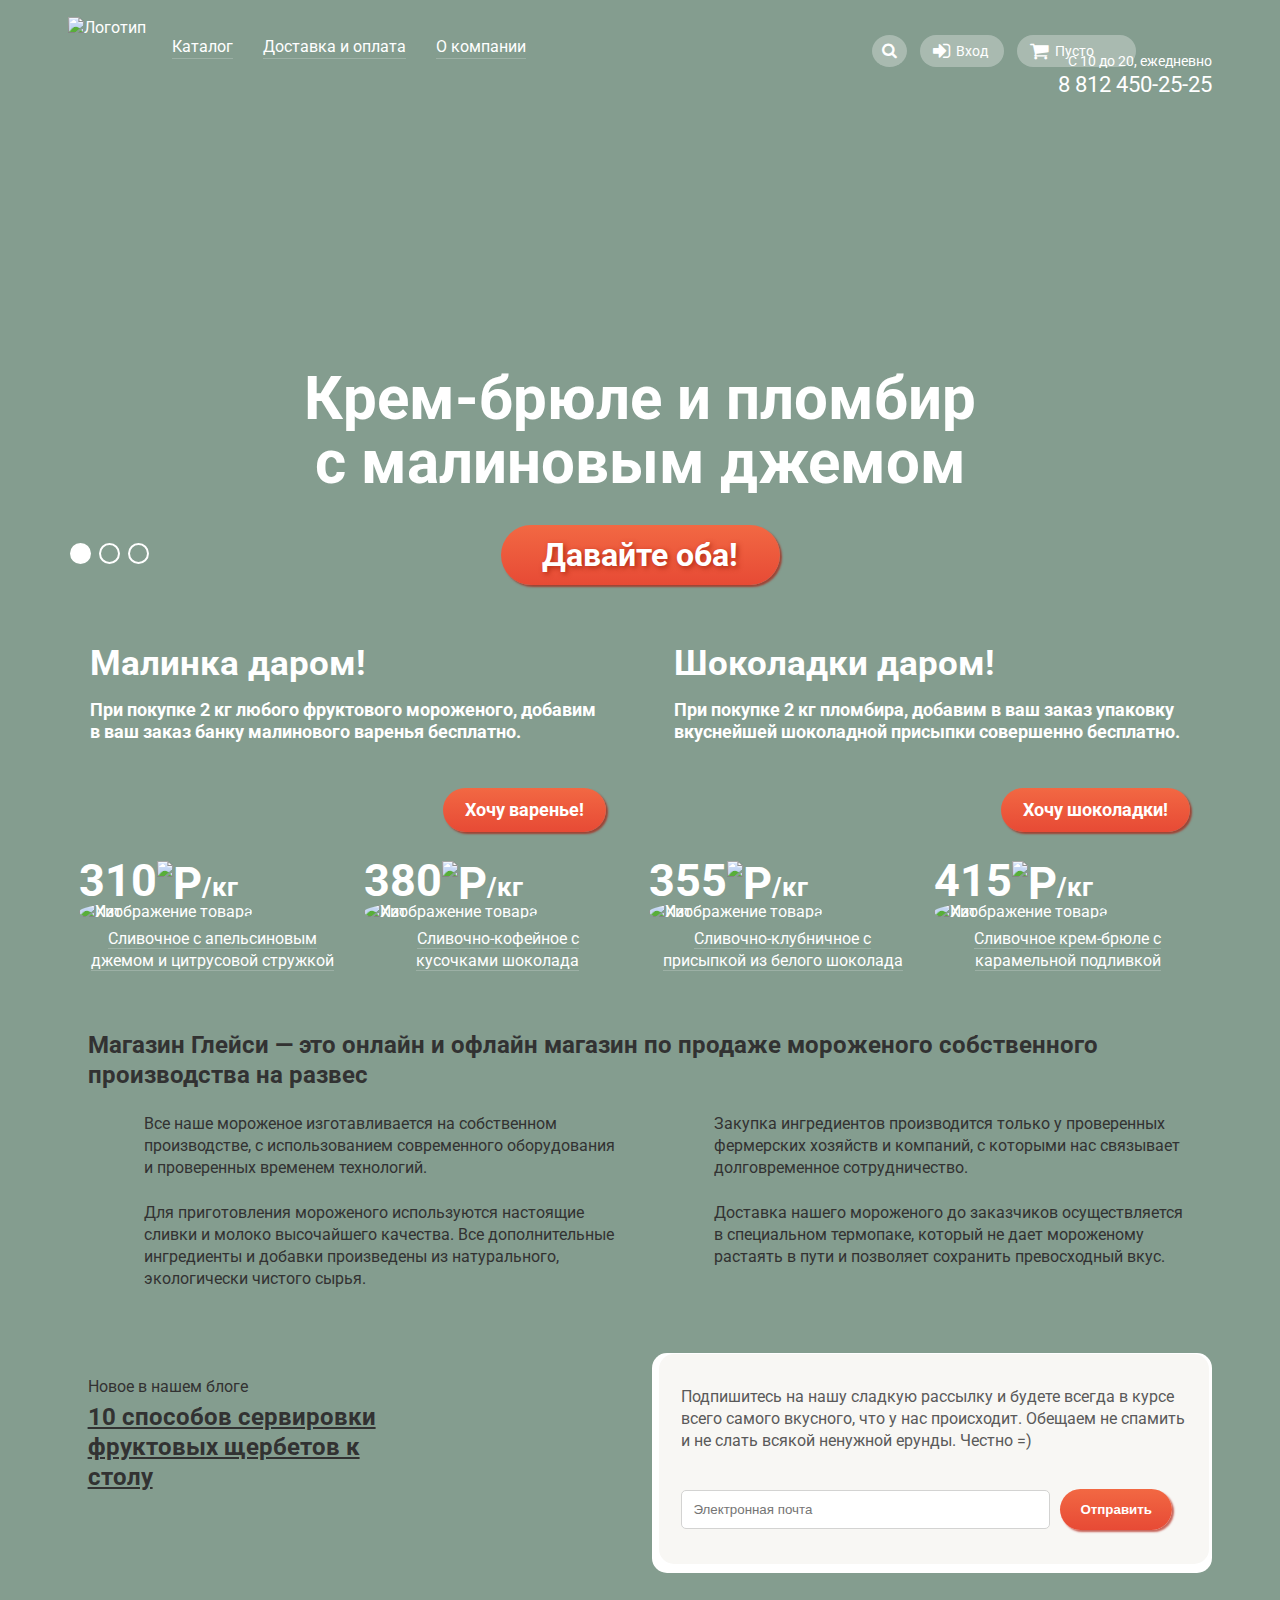
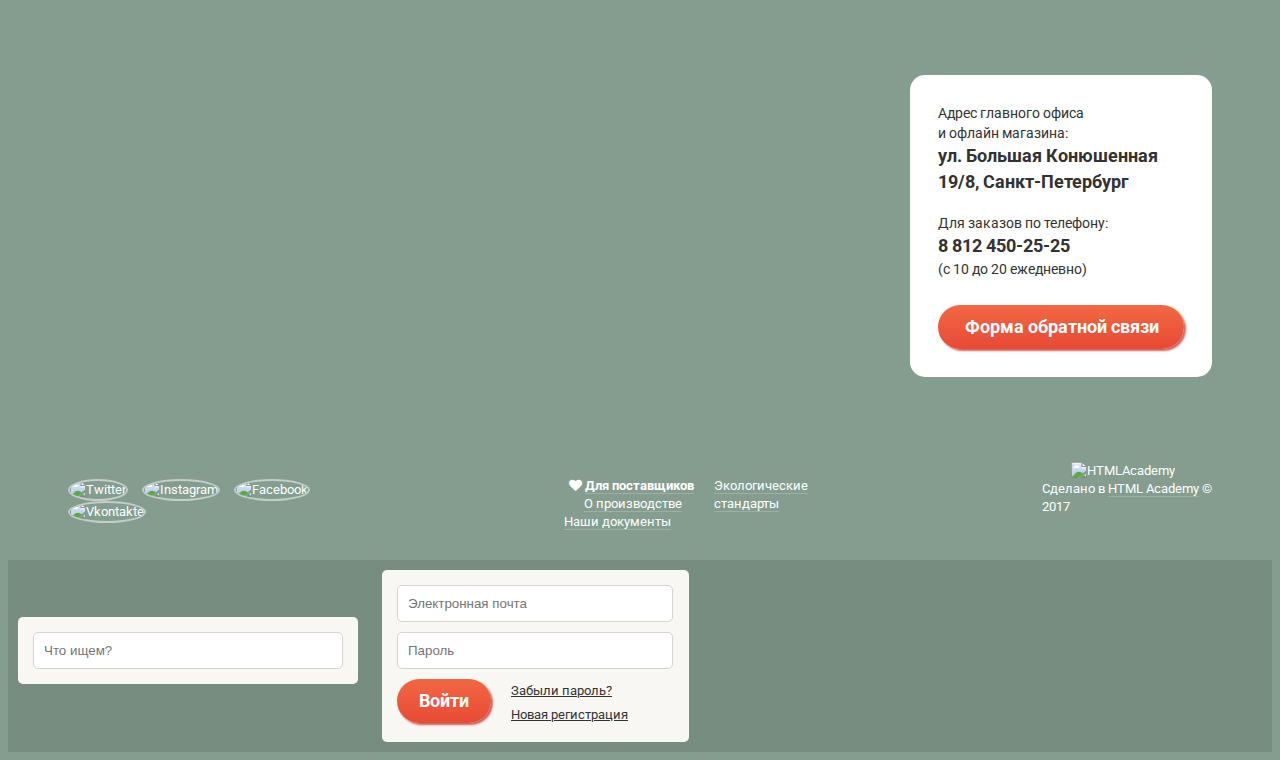
==== commit f5a8435f: "10.03.17 №2" ====
--- a/index.html
+++ b/index.html
@@ -7,22 +7,9 @@
     <link href="css/normalize.css" rel="stylesheet">
     <link href="css/style.css" rel="stylesheet">
 	<link href="css/font-awesome.css" rel="stylesheet">
+	<link href="js/script.js" rel="stylesheet">
   </head>
   <body>
-
-  <!--<div class="modal-wrapper">
-    <div class="modal">
-      <form class="modal-search">
-        <input type="search" name="search" placeholder="Что ищем?"> 
-      </form>
-      <form class="modal-enter">
-        <input type="email" name="email" placeholder="Электронная почта">
-        <input type="password" name="password" placeholder="Пароль">
-        <button class="btn">Войти</button>
-      </form>
-    </div>
-  </div>-->
-
     <input type="radio" name="switch" id="switch_1" checked>
     <input type="radio" name="switch" id="switch_2">
     <input type="radio" name="switch" id="switch_3">
@@ -33,7 +20,7 @@
     	  </div>
     	  <div class="main-menu">
     		<ul>
-    		  	<li>
+    		  	<li class="pointing">
 					<a href="./catalog.html">Каталог</a>
 						
 							<ul class="sub-menu">
@@ -44,14 +31,14 @@
 								<li><a href="#">Мелорин</a></li>
 							</ul>
 				</li>
-    		  	<li><a href="#">Доставка и оплата</a></li>
-    			<li><a href="#">О компании</a></li>
+    		  	<li class="pointing"><a href="#">Доставка и оплата</a></li>
+    			<li class="pointing"><a href="#">О компании</a></li>
     		</ul>
     	  </div>
     	  <div class="user">
-    	  	<a href="#" class="search">Поиск</a>
-    	  	<a href="#" class="enter">Вход</a>
-    	  	<a href="#" class="basket">Пусто</a>
+    	  	<a href="#" class="search"><i class="fa fa-search" aria-hidden="true"></i></a>
+    	  	<a href="#" class="enter"><i class="fa fa-sign-in" aria-hidden="true"></i> Вход</a>
+    	  	<a href="#" class="basket"><i class="fa fa-shopping-cart" aria-hidden="true"></i> Пусто</a>
     	  </div>
     	</header>
       <div class="container">
@@ -174,7 +161,7 @@
     			</div>
   			<div class="footer-navigation">
     				<ul>
-    					<li class="heart"><a href="#"><i class="fa fa-heart" aria-hidden="true"></i> Для поставщиков</a></li>
+    					<li class="heart"><i class="fa fa-heart" aria-hidden="true"></i> <a href="#">Для поставщиков</a></li>
     					<li><a href="#">О производстве</a></li>
     					<li><a href="#">Наши документы</a></li>
     					<li><a href="#">Экологические стандарты</a></li>
@@ -186,6 +173,28 @@
     			</div>	
     		</div>	
     	</footer>
+		
+	<div class="modal-wrapper">
+		<div class="modal">
+			<div class="modal-search">
+				<form>
+					<input type="search" name="search" placeholder="Что ищем?"> 
+				</form>
+			</div>
+			<div class="modal-enter">
+				<form>
+					<input type="email" name="email" placeholder="Электронная почта">
+					<input type="password" name="password" placeholder="Пароль">
+					<a href="#" class="btn">Войти</a>
+					<div class="other-enter">
+						<a href="#">Забыли пароль?</a>
+						<a href="#">Новая регистрация</a>
+					</div>
+				</form>
+			</div>
+		</div>
+	</div>
+		
     </div>
   </body>
 </html>--- a/css/style.css
+++ b/css/style.css
@@ -79,7 +79,8 @@
 .main-menu li:hover > ul {
 	display: block;
 }
-.main-menu li:hover > a:hover {
+/*.main-menu li:hover > a*/
+.pointing:hover > a {
 	background-color: #ffffff;
 	color: #000000;
 	font-weight: bold;
@@ -142,7 +143,7 @@
 	font-size: 14px;
 	line-height: 16px;
 	margin-top: 31px;
-	margin-left: 26px;
+	margin-left: 16px;
 }
 .user a {
 	margin-left: 10px;
@@ -151,62 +152,39 @@
 	margin-left: 0;
 }
 .search {
-	position: relative;
 	background-color: rgba(255,255,255,0.3);
 	border-radius: 50%;
-	font-size: 0;
-	padding: 16px;
-	top: -5px;
-}
-.search::before {
-	content: "";
-	position: absolute;
-	top: 8px;
-	left: 1px;
-	width: 21px;
-	height: 20px;
-	background: url(../img/Sprite_User.png) no-repeat;
-	background-position: -50px -15px;
-}
-.search:hover {
-
-}
-/*.search:hover {
-	background-color: #ffffff;
-	background: url(../img/Sprite_User_Black.png) no-repeat;
-	background-position: -50px -15px;
-}*/
+	padding: 8px 10px;
+}
+.search i {
+	font-size: 16px;
+}
 .enter {
-	position: relative;
-	padding: 7px 14px 7px 43px;
+	padding: 8px 16px;
 	background-color: rgba(255,255,255,0.3);
 	border-radius: 20px;
 }
-.enter::before {
-	content: "";
-	position: absolute;
-	top: 6px;
-	left: 15px;
-	width: 21px;
-	height: 20px;
-	background: url(../img/Sprite_User.png) no-repeat;
-	background-position: -14px -15px;
+.enter i {
+	font-size: 20px;
+	position: relative;
+	top: 2px;
+	right: 3px;
 }
 .basket {
-	position: relative;
-	padding: 7px 35px 7px 40px;
+	padding: 8px 42px 8px 16px;
 	background-color: rgba(255,255,255,0.3);
 	border-radius: 20px;
 }
-.basket::before {
-	content: "";
-	position: absolute;
-	top: 6px;
-	left: 16px;
-	width: 21px;
-	height: 20px;
-	background: url(../img/Sprite_User.png) no-repeat;
-	background-position: -97px -15px;
+.basket i {
+	font-size: 20px;
+	position: relative;
+	top: 2px;
+	right: 3px;
+}
+.search:hover,
+.enter:hover,
+.basket:hover {
+	color: #000;
 }
 .add {
 	padding: 7px 19px 7px 40px;
@@ -340,16 +318,10 @@
 .breadcrumbs li {
 	position: relative;
 	display: inline-block;
-	padding-right: 10px;
+	padding-right: 5px;
 }
 .breadcrumbs li a {
 	border-bottom: 1px solid rgba(255,255,255,0.2);
-}
-.breadcrumbs li:not(:first-child)::after {
-	content: "»";
-	position: absolute;
-	top: 0;
-	left: -13px;
 }
 .filters {
 	margin-bottom: 40px;
@@ -780,16 +752,24 @@
 	display: flex;
 	justify-content: flex-end;
 	margin-top: 70px;
+	font-weight: 700;
 }
 .pagination li {
 	display: inline-block;
  	padding: 0 10px;
- 	cursor: pointer;
-}
+}
+.pagination li:hover:not(.active):not(:first-child) {
+	background-color: rgba(255, 255, 255, 0.2);
+	border-radius: 50%;
+	padding: 4px 10px;
+	cursor: pointer;
+}
+
 .pagination .active {
 	background-color: #ffffff;
 	color: #000000;
 	border-radius: 50%;
+	padding: 4px 10px;
 }
 .main-footer {
 	display: flex;
@@ -825,9 +805,13 @@
 	font-weight: 700;
 	list-style: none;
 	padding-left: 5px;
-    /*background: url("../img/Heart.png") no-repeat;
+  /*background: url("../img/Heart.png") no-repeat;
     background-position: 0 2px;
     padding-left: 20px;*/
+}
+.heart:hover {
+	color: #ffbc9e;
+	cursor: pointer;
 }
 .footer-navigation li:nth-child(2) {
 	padding-left: 20px;
@@ -845,26 +829,62 @@
 .design img {
 	padding-left: 29px;
 }
+.modal-wrapper input,
+.btn {
+	border-style: none;
+}
 .modal-wrapper {
 	background-color: rgba(0,0,0,0.1);
 }
-.modal {
+.modal-search {
+	display: inline-block;
 	border-radius: 5px;
-	background-color: #ffffff;
-	padding: 15px 10px;
-	display: inline-block;
+	background-color: #f8f7f4;
 	font-size: 14px;
 	line-height: 24px;
-	
-}
-.modal input {
+	padding: 15px;
+	margin: 10px;
+}
+.modal-search input {
+	width: 310px;
 	border: 1px solid #d3d3d2;
 	border-radius: 5px;
 	padding: 10px;
 }
+.modal-enter {
+	display: inline-block;
+	width: 277px;
+	border-radius: 5px;
+	background-color: #f8f7f4;
+	font-size: 14px;
+	line-height: 24px;
+	padding: 15px;
+	margin: 10px;
+}
+.modal-enter input {
+	width: 254px;
+	border: 1px solid #d3d3d2;
+	border-radius: 5px;
+	padding: 10px;
+	margin-bottom: 10px;
+}
+.modal-enter .btn {
+	float: left;
+	font-size: 18px;
+	line-height: 24px;
+}
+.other-enter a {
+	color:  #323232;
+	font-size: 13px;
+	font-weight: 400;
+	line-height: 24px;
+	text-decoration: underline;
+	float: left;
+	margin-left: 20px;
+}
+
+
+/*
 .modal-search ~ .search:hover {
 	display: block;
 }
-.modal-search input {
-	width: 340px;
-}
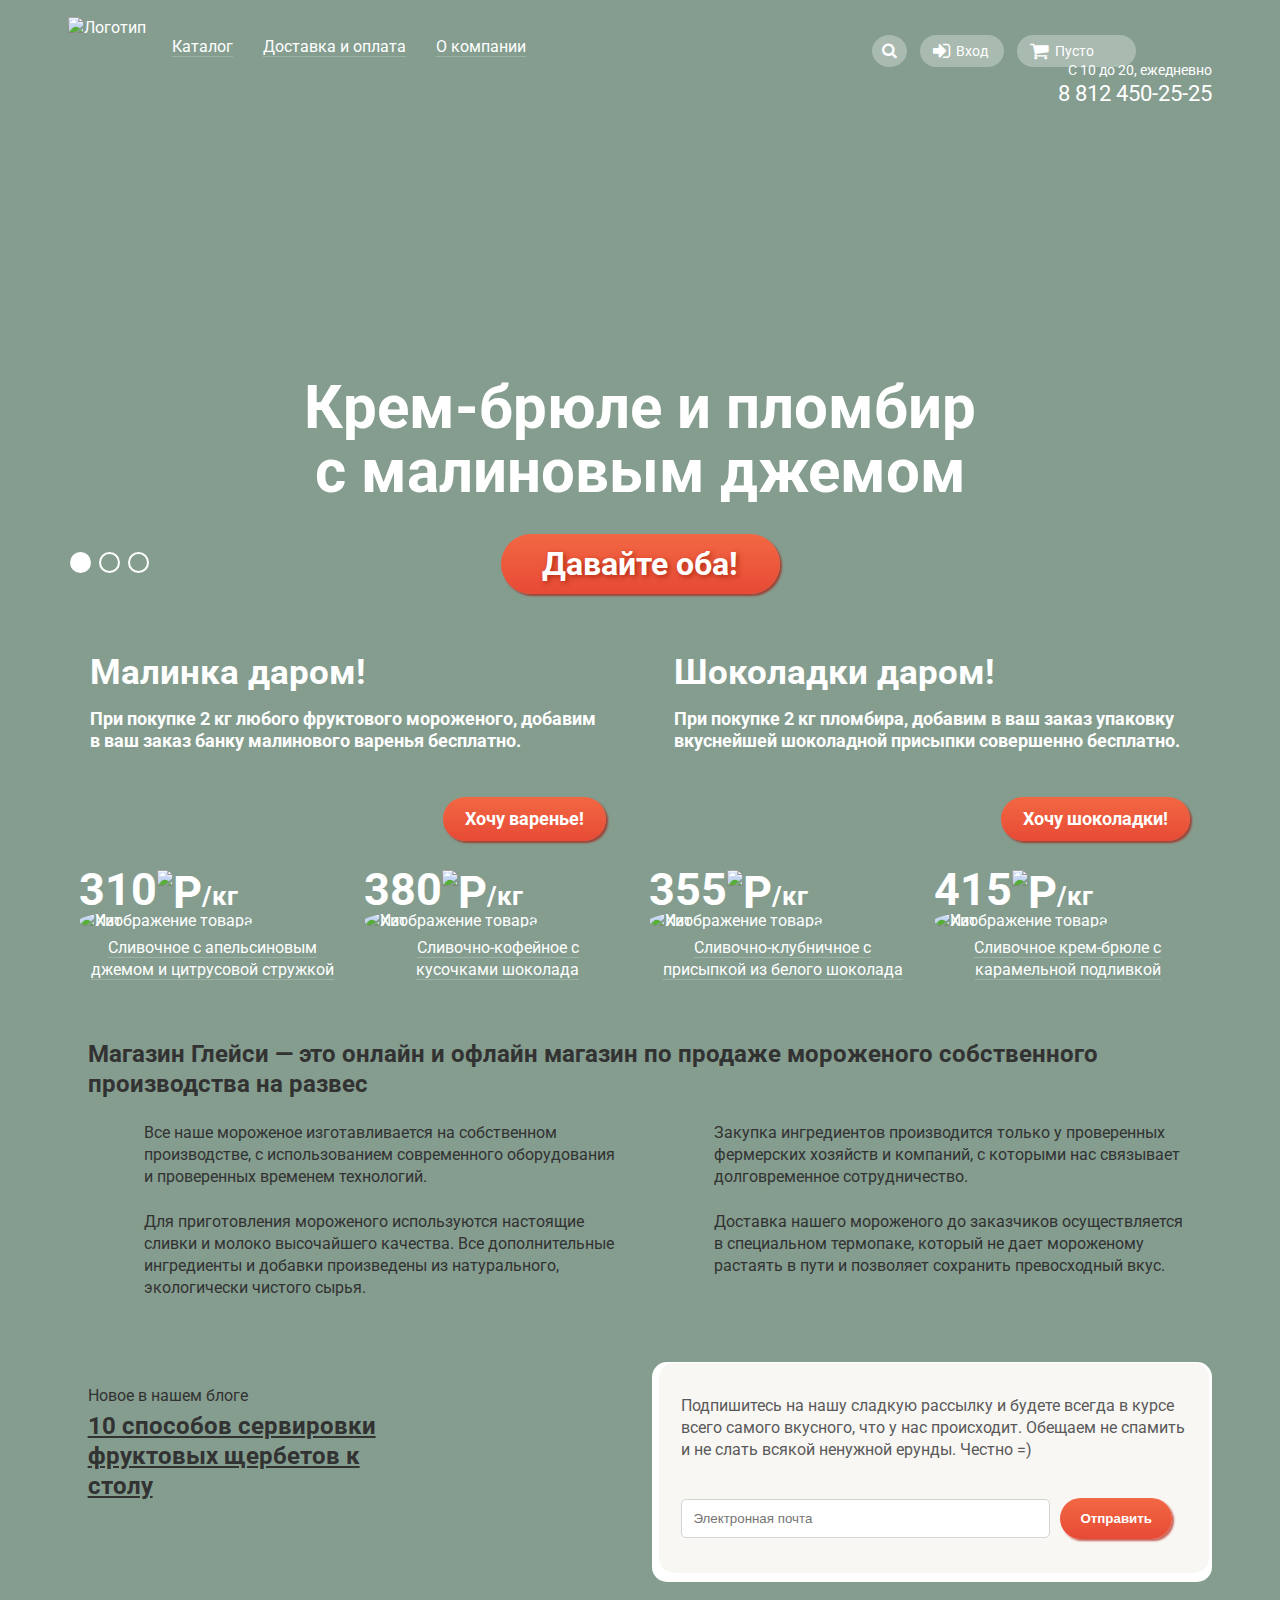
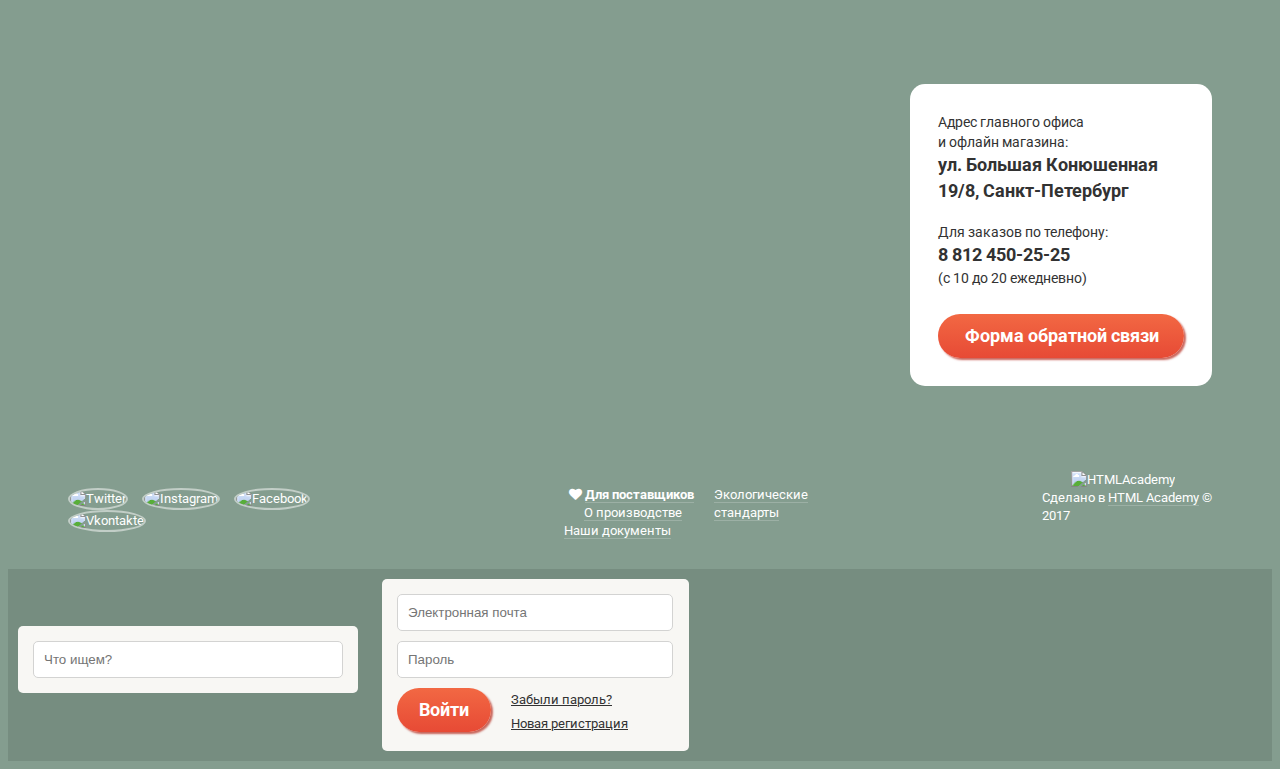
==== commit 76f29463: "sub-menu" ====
--- a/index.html
+++ b/index.html
@@ -20,9 +20,9 @@
     	  </div>
     	  <div class="main-menu">
     		<ul>
-    		  	<li class="pointing">
+    		  	<li class="menu-item">
 					<a href="./catalog.html">Каталог</a>
-						
+						<div class="sub-menu-wrap">
 							<ul class="sub-menu">
 								<li class="sub-menu-caption">Новинки</li>
 								<li><a href="./catalog.html">Сливочное</a></li>
@@ -30,9 +30,10 @@
 								<li><a href="#">Фруктовый лёд</a></li>
 								<li><a href="#">Мелорин</a></li>
 							</ul>
+						</div>
 				</li>
-    		  	<li class="pointing"><a href="#">Доставка и оплата</a></li>
-    			<li class="pointing"><a href="#">О компании</a></li>
+    		  	<li class="menu-item"><a href="#">Доставка и оплата</a></li>
+    			<li class="menu-item"><a href="#">О компании</a></li>
     		</ul>
     	  </div>
     	  <div class="user">
--- a/css/style.css
+++ b/css/style.css
@@ -61,26 +61,27 @@
 	margin: 0;
 	padding: 0;
 }
-.main-menu li {
+.menu-item  {
 	display: inline-block;
 	margin-left: 26px;
+}
+.menu-item > a {
 	border-bottom: 1px solid rgba(255,255,255,0.2);
 }
-.main-menu .active {
+.menu-item .active {
 	cursor: pointer;
 	background-color: #d07058;
 	border-radius: 20px;
 	padding: 5px 15px;
 	margin-top: -5px;
-	margin-left: 11px;
+	margin-left: -15px;
 	margin-right: -15px;
 	border-bottom: none;
 }
-.main-menu li:hover > ul {
+.main-menu li:hover .sub-menu {
 	display: block;
 }
-/*.main-menu li:hover > a*/
-.pointing:hover > a {
+.menu-item:hover > a {
 	background-color: #ffffff;
 	color: #000000;
 	font-weight: bold;
@@ -93,6 +94,9 @@
 }
 .main-menu li:hover > a:focus {
 	box-shadow: inset 0 1px 1px 1px #5f5f5f;
+}
+.sub-menu-wrap {
+	margin-top: 10px;
 }
 .sub-menu {
 	display: none;
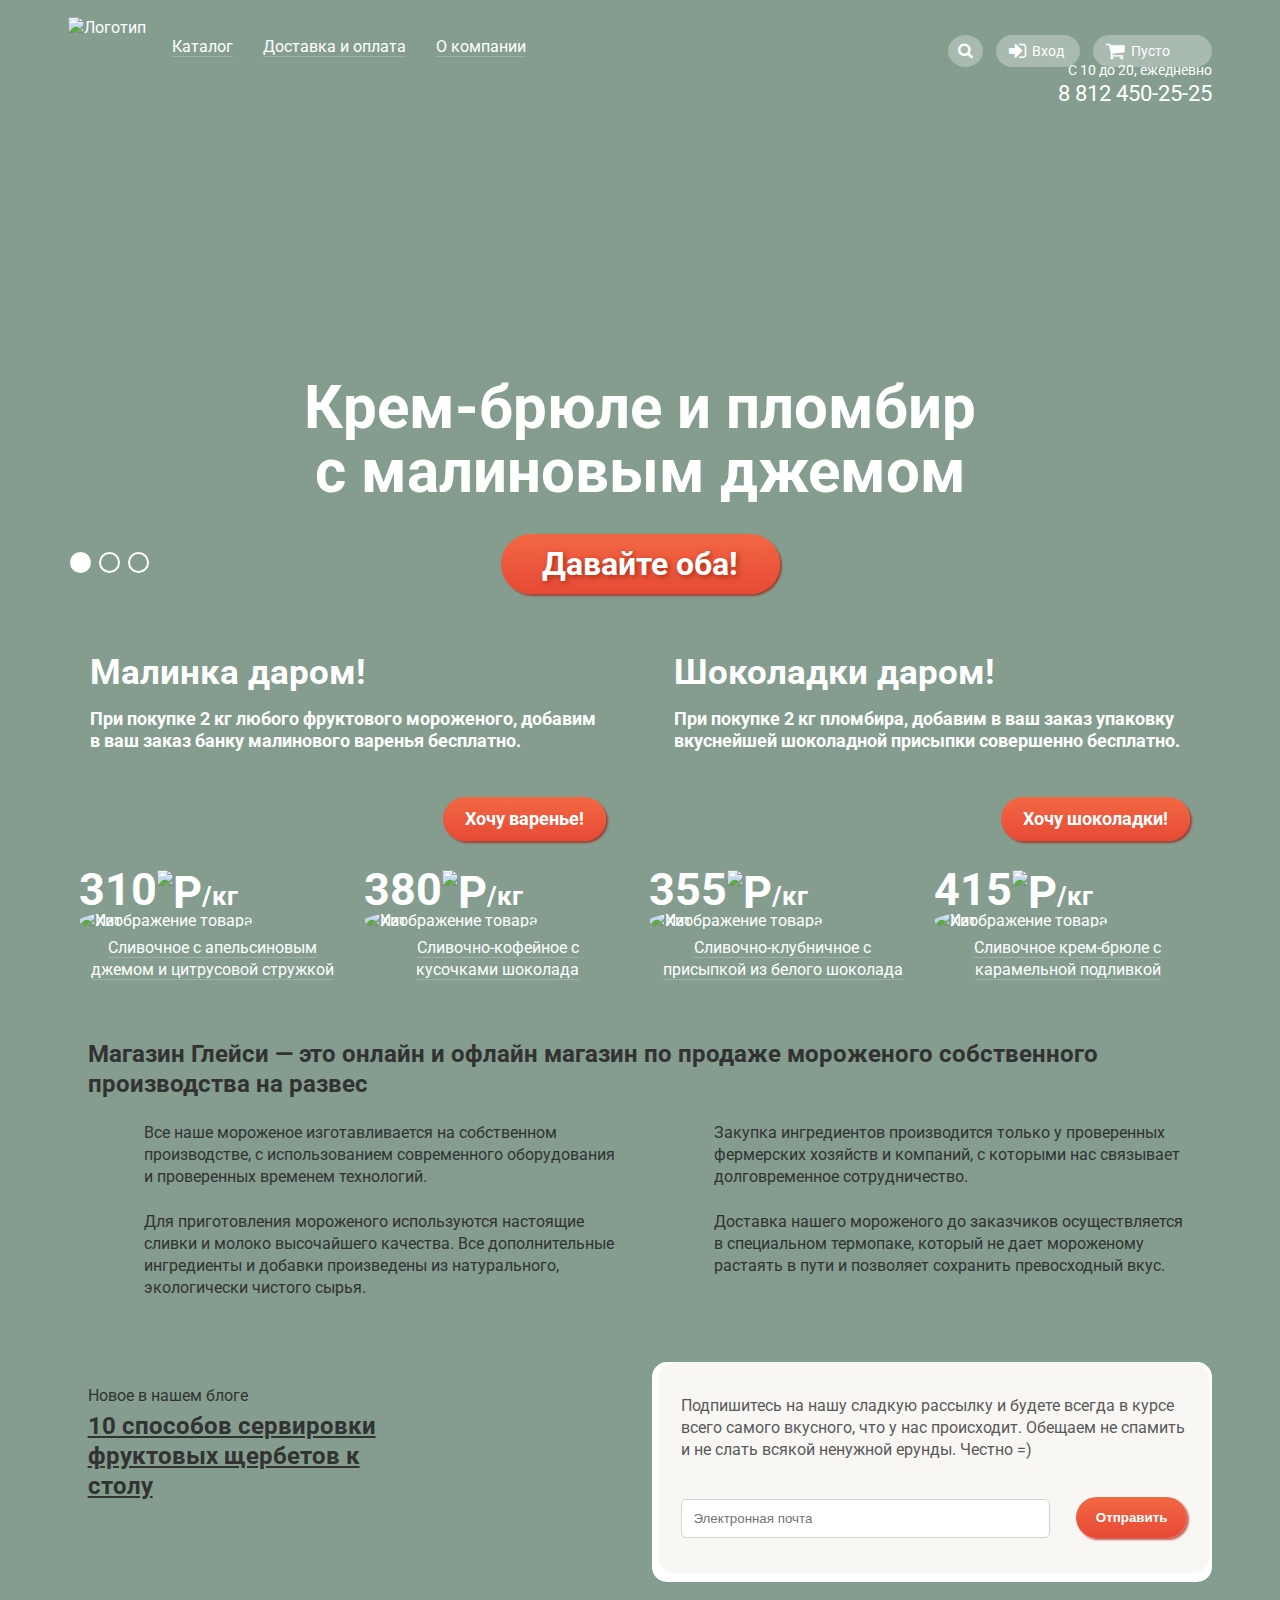
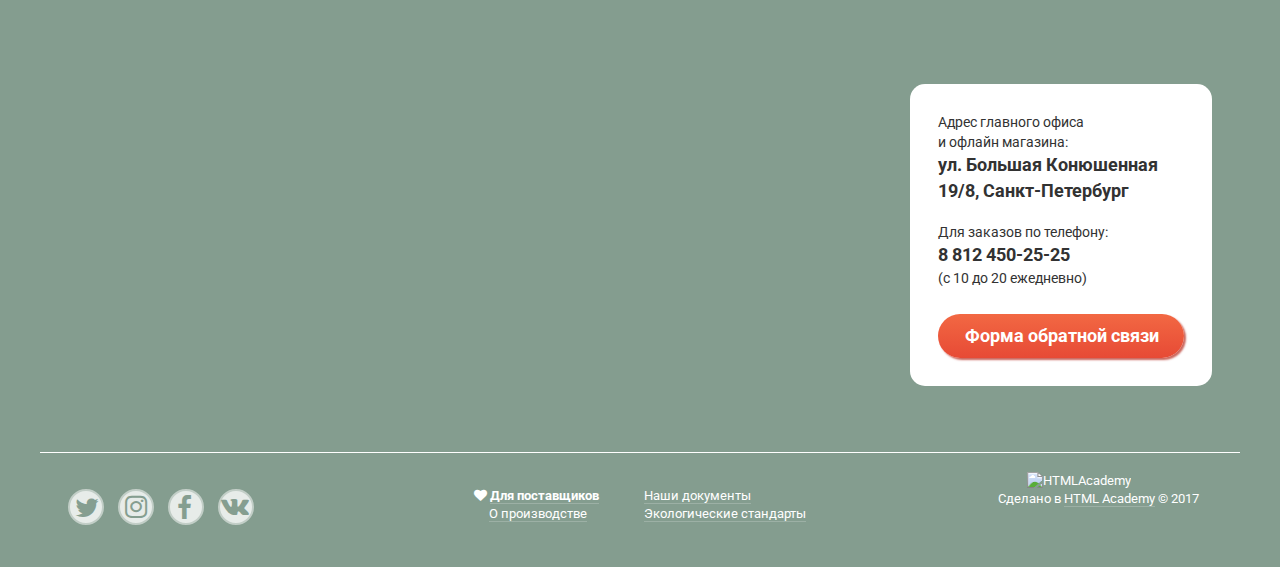
==== commit 01326030: "14.03.2017" ====
--- a/index.html
+++ b/index.html
@@ -15,32 +15,36 @@
     <input type="radio" name="switch" id="switch_3">
     <div class="wrapper">
     	<header class="main-header container">
-    	  <div class="logo">
-    	  	<img src="img/Logo_GllacyShop.png" alt="Логотип" width="154px" height="64px">
-    	  </div>
-    	  <div class="main-menu">
-    		<ul>
-    		  	<li class="menu-item">
-					<a href="./catalog.html">Каталог</a>
-						<div class="sub-menu-wrap">
-							<ul class="sub-menu">
-								<li class="sub-menu-caption">Новинки</li>
-								<li><a href="./catalog.html">Сливочное</a></li>
-								<li><a href="#">Щербеты</a></li>
-								<li><a href="#">Фруктовый лёд</a></li>
-								<li><a href="#">Мелорин</a></li>
-							</ul>
-						</div>
-				</li>
-    		  	<li class="menu-item"><a href="#">Доставка и оплата</a></li>
-    			<li class="menu-item"><a href="#">О компании</a></li>
-    		</ul>
-    	  </div>
-    	  <div class="user">
-    	  	<a href="#" class="search"><i class="fa fa-search" aria-hidden="true"></i></a>
-    	  	<a href="#" class="enter"><i class="fa fa-sign-in" aria-hidden="true"></i> Вход</a>
-    	  	<a href="#" class="basket"><i class="fa fa-shopping-cart" aria-hidden="true"></i> Пусто</a>
-    	  </div>
+		  <div class="main-menu-left-wrap">
+			  <div class="logo">
+				<img src="img/Logo_GllacyShop.png" alt="Логотип" width="154px" height="64px">
+			  </div>
+			  <div class="main-menu">
+				<ul>
+					<li class="menu-item">
+						<a href="./catalog.html">Каталог</a>
+							<div class="sub-menu-wrap">
+								<ul class="sub-menu">
+									<li class="sub-menu-caption">Новинки</li>
+									<li><a href="./catalog.html">Сливочное</a></li>
+									<li><a href="#">Щербеты</a></li>
+									<li><a href="#">Фруктовый лёд</a></li>
+									<li><a href="#">Мелорин</a></li>
+								</ul>
+							</div>
+					</li>
+					<li class="menu-item"><a href="#">Доставка и оплата</a></li>
+					<li class="menu-item"><a href="#">О компании</a></li>
+				</ul>
+			  </div>
+		  </div>
+		  <div class="main-menu-right-wrap">
+			  <div class="user">
+				<a href="#" class="search"><i class="fa fa-search" aria-hidden="true"></i></a>
+				<a href="#" class="enter"><i class="fa fa-sign-in" aria-hidden="true"></i> Вход</a>
+				<a href="#" class="basket"><i class="fa fa-shopping-cart" aria-hidden="true"></i> Пусто</a>
+			  </div>
+		  </div>
     	</header>
       <div class="container">
         <div class="contacts">
@@ -131,14 +135,14 @@
     				<h3><a href="#">10  способов сервировки<br>фруктовых щербетов к<br>столу</a></h3>
     			</div>
     			<div class="delivery">
-            <div class="delivery-background">
-      				<p>Подпишитесь на нашу сладкую рассылку и будете всегда в курсе всего самого вкусного, что у нас происходит. Обещаем не спамить и не слать всякой ненужной ерунды. Честно =)</p>
-      				<form method="post">
-      					<input type="text" name="delivery" placeholder="Электронная почта">
-      					<button class="btn">Отправить</button>
-      				</form>
-      			</div>
-          </div>
+					<div class="delivery-background">
+						<p>Подпишитесь на нашу сладкую рассылку и будете всегда в курсе всего самого вкусного, что у нас происходит. Обещаем не спамить и не слать всякой ненужной ерунды. Честно =)</p>
+						<form method="post">
+							<input type="text" name="delivery" placeholder="Электронная почта">
+							<button class="btn">Отправить</button>
+						</form>
+					</div>
+				</div>
     		</div>
     	</div>
     	<div class="map" id="yandex-map">
@@ -155,10 +159,14 @@
   	<footer>
   		<div class="main-footer container">
     			<div class="social">
-    				<a href="#"><img src="img/Twitter.png" alt="Twitter" width="32px" height="32px"></a>
-    				<a href="#"><img src="img/Instagram.png" alt="Instagram" width="32px" height="32px"></a>
-    				<a href="#"><img src="img/Facebook.png" alt="Facebook" width="32px" height="32px"></a>
-    				<a href="#"><img src="img/Vkontakte.png" alt="Vkontakte" width="32px" height="32px"></a>
+    				<a href="#"><i class="fa fa-twitter fa-2x" aria-hidden="true"></i></a>
+					<a href="#"><i class="fa fa-instagram fa-2x" aria-hidden="true"></i></a>
+					<a href="#"><i class="fa fa-facebook fa-2x" aria-hidden="true"></i></a>
+					<a href="#"><i class="fa fa-vk fa-2x" aria-hidden="true"></i></a>
+					<!--<a href="#"><img src="img/Twitter.png" alt="Twitter" width="32px" height="32px"></a>
+					<a href="#"><img src="img/Instagram.png" alt="Instagram" width="32px" height="32px"></a>
+					<a href="#"><img src="img/Facebook.png" alt="Facebook" width="32px" height="32px"></a>
+					<a href="#"><img src="img/Vkontakte.png" alt="Vkontakte" width="32px" height="32px"></a>-->
     			</div>
   			<div class="footer-navigation">
     				<ul>
@@ -193,6 +201,28 @@
 					</div>
 				</form>
 			</div>
+			<div class="modal-basket">
+				<table>
+					<tr>
+						<td><span class="close">&times</span></td>
+						<td><img src="img/IceCream_item_1.jpg" alt="Изображение товара" width="33px" height="33px"></td>
+						<td>Пломбир с апельсиновым джемом</td>
+						<td>1,5 кг х <span class="light">200 руб.</span></td>
+						<td>300 руб.</td>
+					</tr>
+					<tr>
+						<td><span class="close">&times</span></td>
+						<td><img src="img/IceCream_item_3.jpg" alt="Изображение товара" width="33px" height="33px"></td>
+						<td>Клубничный пломбир с присыпкой из белого шоколада</td>
+						<td>1,5 кг х <span class="light">300 руб.</span></td>
+						<td>450 руб.</td>
+					</tr>
+				</table>
+				<div class="totals">
+					<p>Итого: 750 руб.</p>
+					<a class="btn" href="#">Оформить заказ</a>
+				</div>
+			</div>
 		</div>
 	</div>
 		
--- a/css/style.css
+++ b/css/style.css
@@ -46,15 +46,21 @@
 }
 .main-header {
 	display: flex;
+	justify-content: space-between;
+}
+.main-menu-left-wrap {
+	display: flex;
 	justify-content: flex-start;
+}
+.main-menu-right-wrap {
+	display: flex;
+	justify-content: flex-end;
 }
 .logo {
 	margin-top: 9px;
 }
 .main-menu {
-	margin-top: 28px;
-	width: 710px;
-	float: left;
+	margin: 28px 20px 0 0;
 	position: relative;
 }
 .main-menu ul {
@@ -159,6 +165,7 @@
 	background-color: rgba(255,255,255,0.3);
 	border-radius: 50%;
 	padding: 8px 10px;
+	position: relative;
 }
 .search i {
 	font-size: 16px;
@@ -189,9 +196,10 @@
 .enter:hover,
 .basket:hover {
 	color: #000;
+	background-color: #f8f7f4;
 }
 .add {
-	padding: 7px 19px 7px 40px;
+	padding: 8px 23px 8px 16px;
 }
 .contacts {
 	text-align: right;
@@ -309,7 +317,7 @@
 	background: linear-gradient(90deg, #FF604B 0%, #FF604B 100%)
 }
 .btn:focus{
-	box-shadow: inset 0 1px 1px 1px #5f5f5f;
+	box-shadow: inset 0 1px 1px 1px #666;
 }
 .breadcrumbs {
 	margin-top: -22px;
@@ -353,6 +361,10 @@
 }
 .filter-sort label {
 	margin-left: 18px;
+}
+.filter-sort select:hover {
+	background-color: #ffffff;
+	color: #323232;
 }
 .filter-price label {
 	margin-left: 29px;
@@ -389,8 +401,20 @@
 .min-toggle {
     left: 19px;
 }
+.min-toggle:hover {
+	width: 6px;
+    height: 6px;
+	left: 18px;
+	top: 12px;
+}
 .max-toggle {
     left: 117px;
+}
+.max-toggle:hover {
+	width: 6px;
+    height: 6px;
+	left: 116px;
+	top: 12px;
 }
 .filter-fat label:first-child {
 	margin-left: 72px;
@@ -426,6 +450,9 @@
     border: 1px solid #ffffff;
     border-radius: 5px;
 }
+.filter-controls label[for]:hover::before {
+	box-shadow: 0 0 0 1px #ffffff;
+}
 .filter-controls label[for^="fat_"]::before {
     border-radius: 20px;
 }
@@ -460,6 +487,17 @@
     margin-top: 23px;
     margin-left: 9px;
 }
+.filters .btn:hover {
+	background-color: #ffffff;
+	color:  #323232;
+	border: none;
+}
+.filters .btn:focus {
+	background-color: #ededed;
+	color:  #323232;
+	border: none;
+	box-shadow: inset 0 2px 3px 1px #666666;
+}
 .stock {
 	display: flex;
 	justify-content: space-between;
@@ -508,6 +546,9 @@
 	flex-wrap: wrap;
 	margin-bottom: 15px;
 }
+.catalog-item-wrap {
+	position:relative;
+}
 .catalog-item {
 	width: 267px;
 	padding: 5px 9px 20px 9px;
@@ -524,6 +565,8 @@
 .catalog-item:hover {
 	background-color: rgba(255,255,255,0.3);
 	border-radius: 5px;
+	/*position: absolute;
+	z-index: 1001;*/
 }
 .hit {
 	position: absolute;
@@ -689,18 +732,29 @@
 
 	padding-bottom: 38px;
 }
+.delivery input,
+.delivery button {
+	outline: none;
+}
 .delivery input {
 	border-radius: 5px;
 	padding: 11px;
 	border: 1px solid #d3d3d2;
 	width: 345px;
+	float: left;
+}
+.delivery input:hover {
+	border: 2px solid rgba(154, 154, 154, 52);
+}
+.delivery input:focus {
+	border: 2px solid rgba(46, 136, 228, 52);
 }
 .delivery button {
 	border-style: none;
 	cursor: pointer;
-	margin-left: 6px;
     margin-top: -2px;
     padding: 13px 20px;
+	float: right;
 }
 .map {
 	width: 1200px;
@@ -752,10 +806,15 @@
 	line-height: 26px;
 	font-weight: 700;
 }
+.pagination ul {
+	margin: 0;
+	padding: 0;
+}
 .pagination {
 	display: flex;
 	justify-content: flex-end;
-	margin-top: 70px;
+	margin-top: 80px;
+	margin-bottom: 30px;
 	font-weight: 700;
 }
 .pagination li {
@@ -786,11 +845,46 @@
 	padding-bottom: 29px;
 }
 .social a {
-	padding-right: 11px;
-}
-.social img {
+	margin-right: 11px;
+	display: inline-block;
+	width: 32px;
+	height: 32px;
+	background-color: rgb(231, 236, 233);
+	color: rgb(133, 158, 144);
+	text-align: center;
 	border: 2px solid #c2cec7;
 	border-radius: 50%;
+	position: relative;
+}
+.social a:hover {
+	color: rgb(133, 158, 144);
+	background-color: #ffffff;
+}
+.social a:focus {
+	color: rgb(133, 158, 144);
+	box-shadow: inset 0 2px 2px 1px #666666;
+}
+.social i {
+	position: absolute;
+}
+.fa-twitter {
+	top: 4px;
+	left: 5px;
+}
+.fa-instagram {
+	top: 3px;
+	left: 5px;
+}
+.fa-facebook {
+	top: 4px;
+	left: 7px;
+}
+.fa-vk {
+	top: 2px;
+	left: 1px;
+}
+.main-footer {
+	border-top: 1px solid #ffffff;
 }
 .footer-navigation {
 	margin: 34px 192px 29px 204px;
@@ -841,13 +935,15 @@
 	background-color: rgba(0,0,0,0.1);
 }
 .modal-search {
-	display: inline-block;
+	display: none;
 	border-radius: 5px;
 	background-color: #f8f7f4;
 	font-size: 14px;
 	line-height: 24px;
 	padding: 15px;
-	margin: 10px;
+	position: absolute;
+	top: 70px;
+	right: 300px;
 }
 .modal-search input {
 	width: 310px;
@@ -856,14 +952,16 @@
 	padding: 10px;
 }
 .modal-enter {
-	display: inline-block;
+	display: none;
 	width: 277px;
 	border-radius: 5px;
 	background-color: #f8f7f4;
 	font-size: 14px;
 	line-height: 24px;
 	padding: 15px;
-	margin: 10px;
+	position: absolute;
+	top: 70px;
+	right: 200px;
 }
 .modal-enter input {
 	width: 254px;
@@ -886,9 +984,45 @@
 	float: left;
 	margin-left: 20px;
 }
+.modal-basket {
+	display: none;
+	background-color: #ffffff;
+	color:  #323232;
+	font-size: 13px;
+	line-height: 16px;
+	border-radius: 5px;
+	padding: 10px 20px;
+	position: absolute;
+	top: 70px;
+	right: 68px;
+}
+.modal-basket td {
+	padding: 20px 5px;
+}
+.modal-basket table {
+	border-bottom: 1px solid #a5a5a5;
+}
+.close {
+	font-size: 24px;
+}
+.light {
+	color: #999999;
+}
+.totals {
+	text-align: right;
+	font-size: 15px;
+	font-weight: 700;
+	line-height: 18px;
+	margin-bottom: 20px;
+}
+.totals p {
+	margin-bottom: 20px;
+}
+.modal-basket .btn {
+	font-size: 18px;
+	font-weight: 700;
+	line-height: 24px;
+}
 
 
-/*
-.modal-search ~ .search:hover {
-	display: block;
-}
+
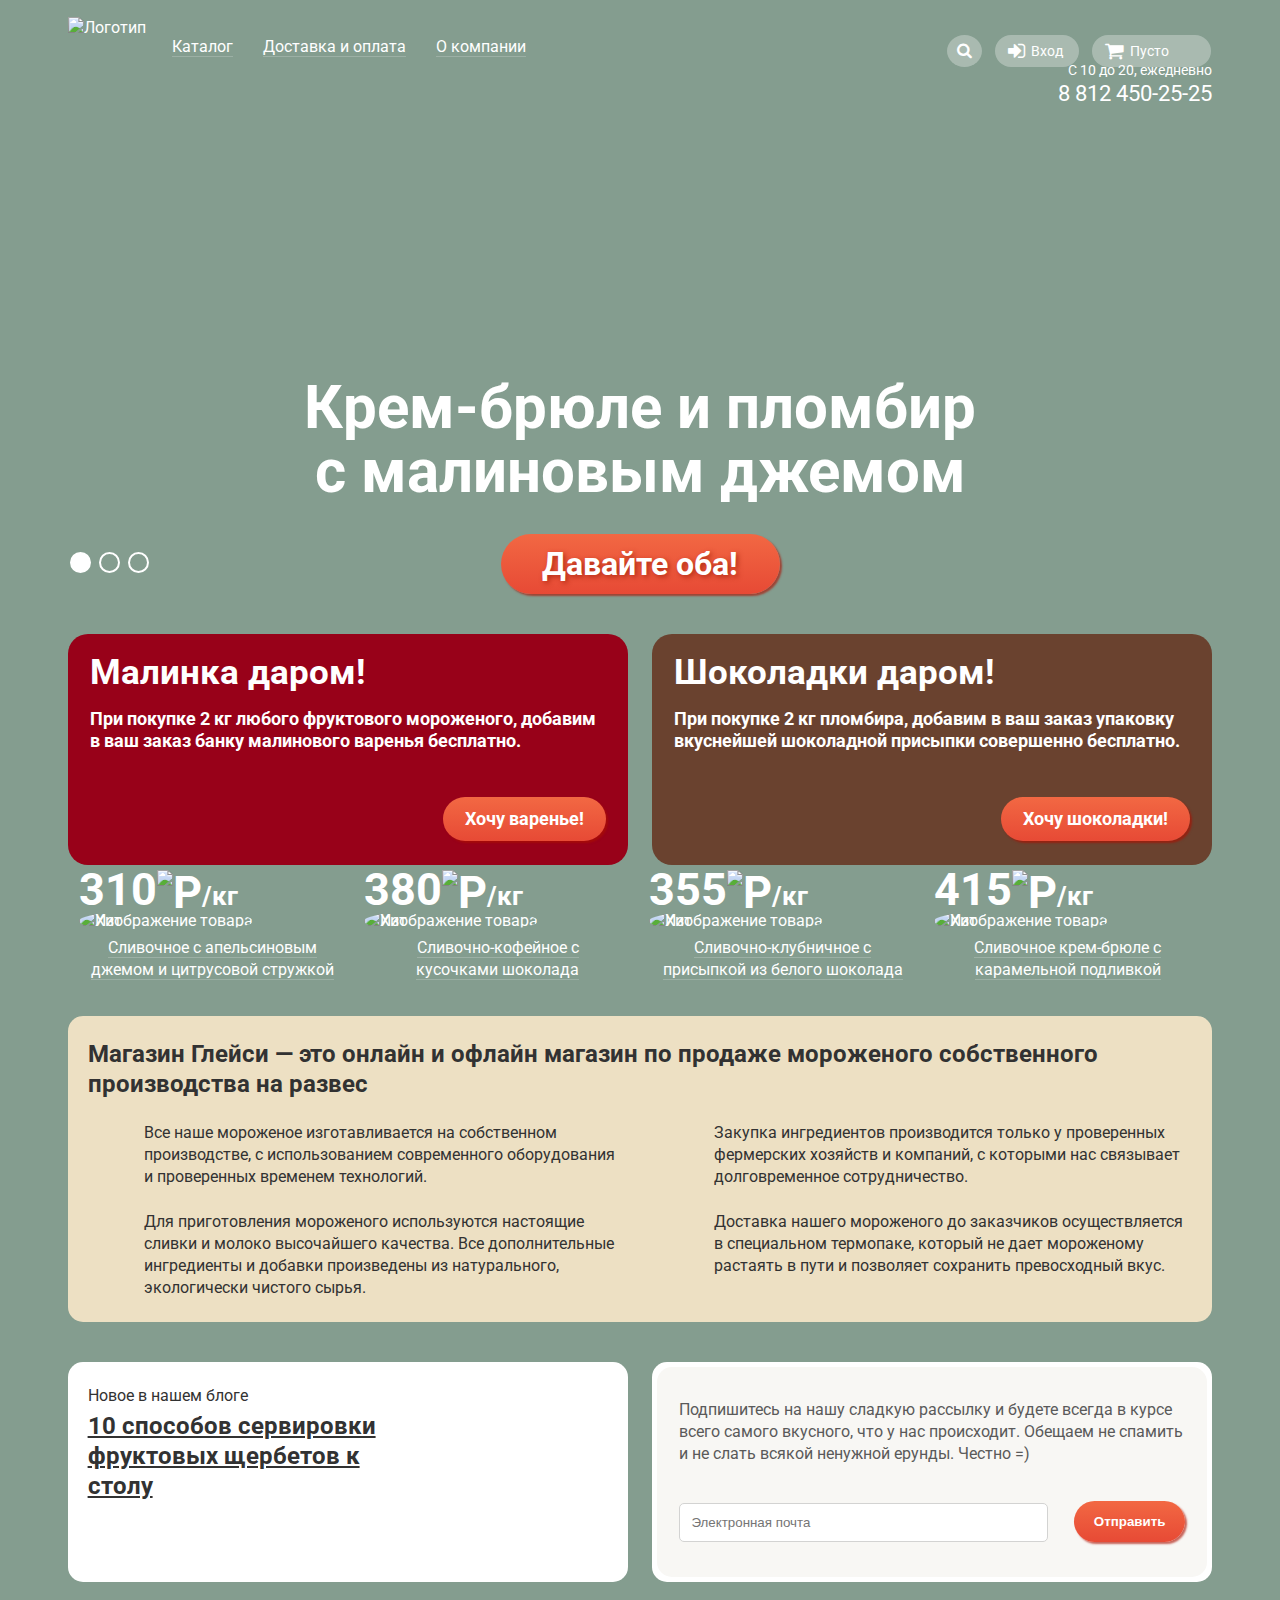
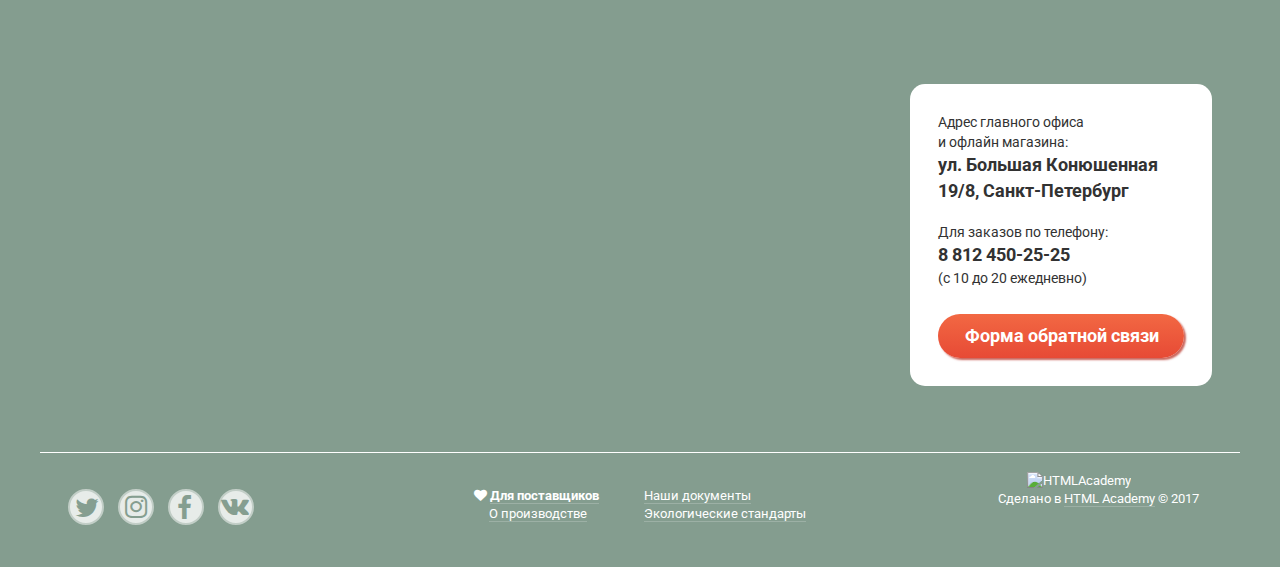
==== commit 5d6c4392: "15.03.17" ====
--- a/index.html
+++ b/index.html
@@ -7,7 +7,6 @@
     <link href="css/normalize.css" rel="stylesheet">
     <link href="css/style.css" rel="stylesheet">
 	<link href="css/font-awesome.css" rel="stylesheet">
-	<link href="js/script.js" rel="stylesheet">
   </head>
   <body>
     <input type="radio" name="switch" id="switch_1" checked>
@@ -17,7 +16,7 @@
     	<header class="main-header container">
 		  <div class="main-menu-left-wrap">
 			  <div class="logo">
-				<img src="img/Logo_GllacyShop.png" alt="Логотип" width="154px" height="64px">
+				<img src="img/Logo_GllacyShop.png" alt="Логотип" width="154" height="64">
 			  </div>
 			  <div class="main-menu">
 				<ul>
@@ -91,33 +90,33 @@
     		<div class="catalog">
       		<div class="catalog-item">
             <a href="#">
-              <img class="hit" src="img/HIT.png" alt="Хит" width="61px" height="61px">
-        			<img src="img/IceCream_item_1.jpg" alt="Изображение товара" width="267px" height="267px">
-        			<p class="price"><span>310</span><img src="img/P.png" alt="Р" width="31px" height="36px"><span class="kg">/кг</span></p>
+              <img class="hit" src="img/HIT.png" alt="Хит" width="61" height="61">
+        			<img src="img/IceCream_item_1.jpg" alt="Изображение товара" width="267" height="267">
+        			<p class="price"><span>310</span><img src="img/P.png" alt="Р" width="31" height="36"><span class="kg">/кг</span></p>
         			<p class="name"><a href ="#">Сливочное с апельсиновым джемом и цитрусовой стружкой</a></p>
             </a>
       		</div>
       		<div class="catalog-item">
             <a href="#">
-              <img class="hit" src="img/HIT.png" alt="Хит" width="61px" height="61px">
-        			<img src="img/IceCream_item_2.jpg" alt="Изображение товара" width="267px" height="267px">
-        			<p class="price"><span>380</span><img src="img/P.png" alt="Р" width="31px" height="36px"><span class="kg">/кг</span></p>
+              <img class="hit" src="img/HIT.png" alt="Хит" width="61" height="61">
+        			<img src="img/IceCream_item_2.jpg" alt="Изображение товара" width="267" height="267">
+        			<p class="price"><span>380</span><img src="img/P.png" alt="Р" width="31" height="36"><span class="kg">/кг</span></p>
         			<p class="name"><a href ="#">Сливочно-кофейное с кусочками шоколада</a></p>
         		</a>
           </div>
       		<div class="catalog-item">
             <a href="#">
-        			<img class="hit" src="img/HIT.png" alt="Хит" width="61px" height="61px">
-              <img src="img/IceCream_item_3.jpg" alt="Изображение товара" width="267px" height="267px">
-        			<p class="price"><span>355</span><img src="img/P.png" alt="Р" width="31px" height="36px"><span class="kg">/кг</span></p>
+        			<img class="hit" src="img/HIT.png" alt="Хит" width="61" height="61">
+              <img src="img/IceCream_item_3.jpg" alt="Изображение товара" width="267" height="267">
+        			<p class="price"><span>355</span><img src="img/P.png" alt="Р" width="31" height="36"><span class="kg">/кг</span></p>
         			<p class="name"><a href ="#">Сливочно-клубничное с присыпкой из белого шоколада</a></p>
         		</a>
           </div>
       		<div class="catalog-item">
             <a href="#">
-        			<img class="hit" src="img/HIT.png" alt="Хит" width="61px" height="61px">
-              <img src="img/IceCream_item_4.jpg" alt="Изображение товара" width="267px" height="267px">
-        			<p class="price"><span>415</span><img src="img/P.png" alt="Р" width="31px" height="36px"><span class="kg">/кг</span></p>
+        			<img class="hit" src="img/HIT.png" alt="Хит" width="61" height="61">
+              <img src="img/IceCream_item_4.jpg" alt="Изображение товара" width="267" height="267">
+        			<p class="price"><span>415</span><img src="img/P.png" alt="Р" width="31" height="36"><span class="kg">/кг</span></p>
         			<p class="name"><a href ="#">Сливочное крем-брюле с карамельной подливкой</a></p>
         		</a>
           </div>
@@ -163,10 +162,10 @@
 					<a href="#"><i class="fa fa-instagram fa-2x" aria-hidden="true"></i></a>
 					<a href="#"><i class="fa fa-facebook fa-2x" aria-hidden="true"></i></a>
 					<a href="#"><i class="fa fa-vk fa-2x" aria-hidden="true"></i></a>
-					<!--<a href="#"><img src="img/Twitter.png" alt="Twitter" width="32px" height="32px"></a>
-					<a href="#"><img src="img/Instagram.png" alt="Instagram" width="32px" height="32px"></a>
-					<a href="#"><img src="img/Facebook.png" alt="Facebook" width="32px" height="32px"></a>
-					<a href="#"><img src="img/Vkontakte.png" alt="Vkontakte" width="32px" height="32px"></a>-->
+					<!--<a href="#"><img src="img/Twitter.png" alt="Twitter" width="32" height="32"></a>
+					<a href="#"><img src="img/Instagram.png" alt="Instagram" width="32" height="32"></a>
+					<a href="#"><img src="img/Facebook.png" alt="Facebook" width="32" height="32"></a>
+					<a href="#"><img src="img/Vkontakte.png" alt="Vkontakte" width="32" height="32"></a>-->
     			</div>
   			<div class="footer-navigation">
     				<ul>
@@ -177,7 +176,7 @@
     				</ul>
     			</div>
     			<div class="design">
-    				<img src="img/Logo_HTMLAcademy.png" alt="HTMLAcademy" width="108px" height="38px">
+    				<img src="img/Logo_HTMLAcademy.png" alt="HTMLAcademy" width="108" height="38">
     				<p>Сделано в <a href="https://htmlacademy.ru/">HTML Academy</a> © 2017</p>
     			</div>	
     		</div>	
@@ -205,14 +204,14 @@
 				<table>
 					<tr>
 						<td><span class="close">&times</span></td>
-						<td><img src="img/IceCream_item_1.jpg" alt="Изображение товара" width="33px" height="33px"></td>
+						<td><img src="img/IceCream_item_1.jpg" alt="Изображение товара" width="33" height="33"></td>
 						<td>Пломбир с апельсиновым джемом</td>
 						<td>1,5 кг х <span class="light">200 руб.</span></td>
 						<td>300 руб.</td>
 					</tr>
 					<tr>
 						<td><span class="close">&times</span></td>
-						<td><img src="img/IceCream_item_3.jpg" alt="Изображение товара" width="33px" height="33px"></td>
+						<td><img src="img/IceCream_item_3.jpg" alt="Изображение товара" width="33" height="33"></td>
 						<td>Клубничный пломбир с присыпкой из белого шоколада</td>
 						<td>1,5 кг х <span class="light">300 руб.</span></td>
 						<td>450 руб.</td>
@@ -227,5 +226,6 @@
 	</div>
 		
     </div>
+	<link href="js/script.js" rel="stylesheet">
   </body>
 </html>--- a/css/style.css
+++ b/css/style.css
@@ -150,6 +150,7 @@
 	background-color: #d1d0ce;
 }
 .user {
+	width: 265px;
 	font-size: 14px;
 	line-height: 16px;
 	margin-top: 31px;
@@ -224,10 +225,10 @@
 }
 .wrapper::before,
 .wrapper::after {
-	background-image: url(../img/IceCream_2.png);
+	background: #8996a6 url(../img/IceCream_2.png) no-repeat;
 }
 .wrapper::after {
-	background-image: url(../img/IceCream_3.png);
+	background: #9d8b84 url(../img/IceCream_3.png) no-repeat;
 }
 .wrapper {
 	background: #849d8f url(../img/IceCream_1.png) no-repeat;
@@ -491,12 +492,14 @@
 	background-color: #ffffff;
 	color:  #323232;
 	border: none;
+	padding: 9px 32px;
 }
 .filters .btn:focus {
 	background-color: #ededed;
 	color:  #323232;
+	box-shadow: inset 0 2px 3px 1px #666666;
 	border: none;
-	box-shadow: inset 0 2px 3px 1px #666666;
+	padding: 9px 32px;
 }
 .stock {
 	display: flex;
@@ -519,12 +522,10 @@
 	padding-bottom: 45px;
 }
 .raspberry {
-	background-color: #980119;
-	background: url(../img/Raspberry.jpg) no-repeat;
+	background: #980119 url(../img/Raspberry.jpg) no-repeat;
 }
 .chocolate {
-	background-color: #6a422f;
-	background: url(../img/Chocolate.jpg) no-repeat;
+	background: #6a422f url(../img/Chocolate.jpg) no-repeat;
 }
 .stock-item a {
 	font-size: 18px;
@@ -611,11 +612,10 @@
 	display: flex;
 	flex-wrap: wrap;
 	justify-content: space-between;
-	background-color: #ede0c3;
 	border-radius: 15px;
 	padding: 23px 20px;
 	margin-bottom: 40px;
-	background: url(../img/Wafer_pattern.png) repeat;
+	background: #ede0c3 url(../img/Wafer_pattern.png) repeat;
 }
 .info h3 {
 	margin: 0;
@@ -689,14 +689,13 @@
 .news {
 	width: 560px;
 	height: 220px;
-	background-color: #ffffff;
 	border-radius: 15px;
 	color: #323232;
 	line-height: 30px;
 	padding-top: 19px;
 	padding-left: 20px;
 	box-sizing: border-box;
-	background: url(../img/Strawberry.jpg) no-repeat 16% 39%;
+	background: #ffffff url(../img/Strawberry.jpg) no-repeat 16% 39%;
 }
 .news p {
 	margin: 0;
@@ -713,7 +712,7 @@
 	background-color: #f8f7f4;
 	border-radius: 15px;
 	color: #5a5a5a;
-	background: url(../img/Delivery_pattern.png) repeat #ffffff;
+	background: #ffffff url(../img/Delivery_pattern.png) repeat;
 	position: relative;
 }
 .delivery-background {
@@ -722,8 +721,8 @@
 	background-color: #f8f7f4;
 	border-radius: 15px;
 	position: absolute;
-	top: 1px;
-	left: 7px;
+	top: 5px;
+    left: 5px;
 	padding: 32px 22px;
 	box-sizing: border-box;
 }
@@ -813,18 +812,19 @@
 .pagination {
 	display: flex;
 	justify-content: flex-end;
-	margin-top: 80px;
+	font-size: 17px;
+	font-weight: 700;
+    margin-top: 87px;
 	margin-bottom: 30px;
-	font-weight: 700;
 }
 .pagination li {
 	display: inline-block;
- 	padding: 0 10px;
+ 	padding: 0 8px;
 }
 .pagination li:hover:not(.active):not(:first-child) {
 	background-color: rgba(255, 255, 255, 0.2);
 	border-radius: 50%;
-	padding: 4px 10px;
+	padding: 2px 8px;
 	cursor: pointer;
 }
 
@@ -832,7 +832,7 @@
 	background-color: #ffffff;
 	color: #000000;
 	border-radius: 50%;
-	padding: 4px 10px;
+	padding: 2px 8px;
 }
 .main-footer {
 	display: flex;
@@ -849,19 +849,19 @@
 	display: inline-block;
 	width: 32px;
 	height: 32px;
-	background-color: rgb(231, 236, 233);
-	color: rgb(133, 158, 144);
+	background-color: #e7ece9;
+	color: #859e90;
 	text-align: center;
 	border: 2px solid #c2cec7;
 	border-radius: 50%;
 	position: relative;
 }
 .social a:hover {
-	color: rgb(133, 158, 144);
+	color: #859e90;
 	background-color: #ffffff;
 }
 .social a:focus {
-	color: rgb(133, 158, 144);
+	color: #859e90;
 	box-shadow: inset 0 2px 2px 1px #666666;
 }
 .social i {
@@ -903,9 +903,6 @@
 	font-weight: 700;
 	list-style: none;
 	padding-left: 5px;
-  /*background: url("../img/Heart.png") no-repeat;
-    background-position: 0 2px;
-    padding-left: 20px;*/
 }
 .heart:hover {
 	color: #ffbc9e;
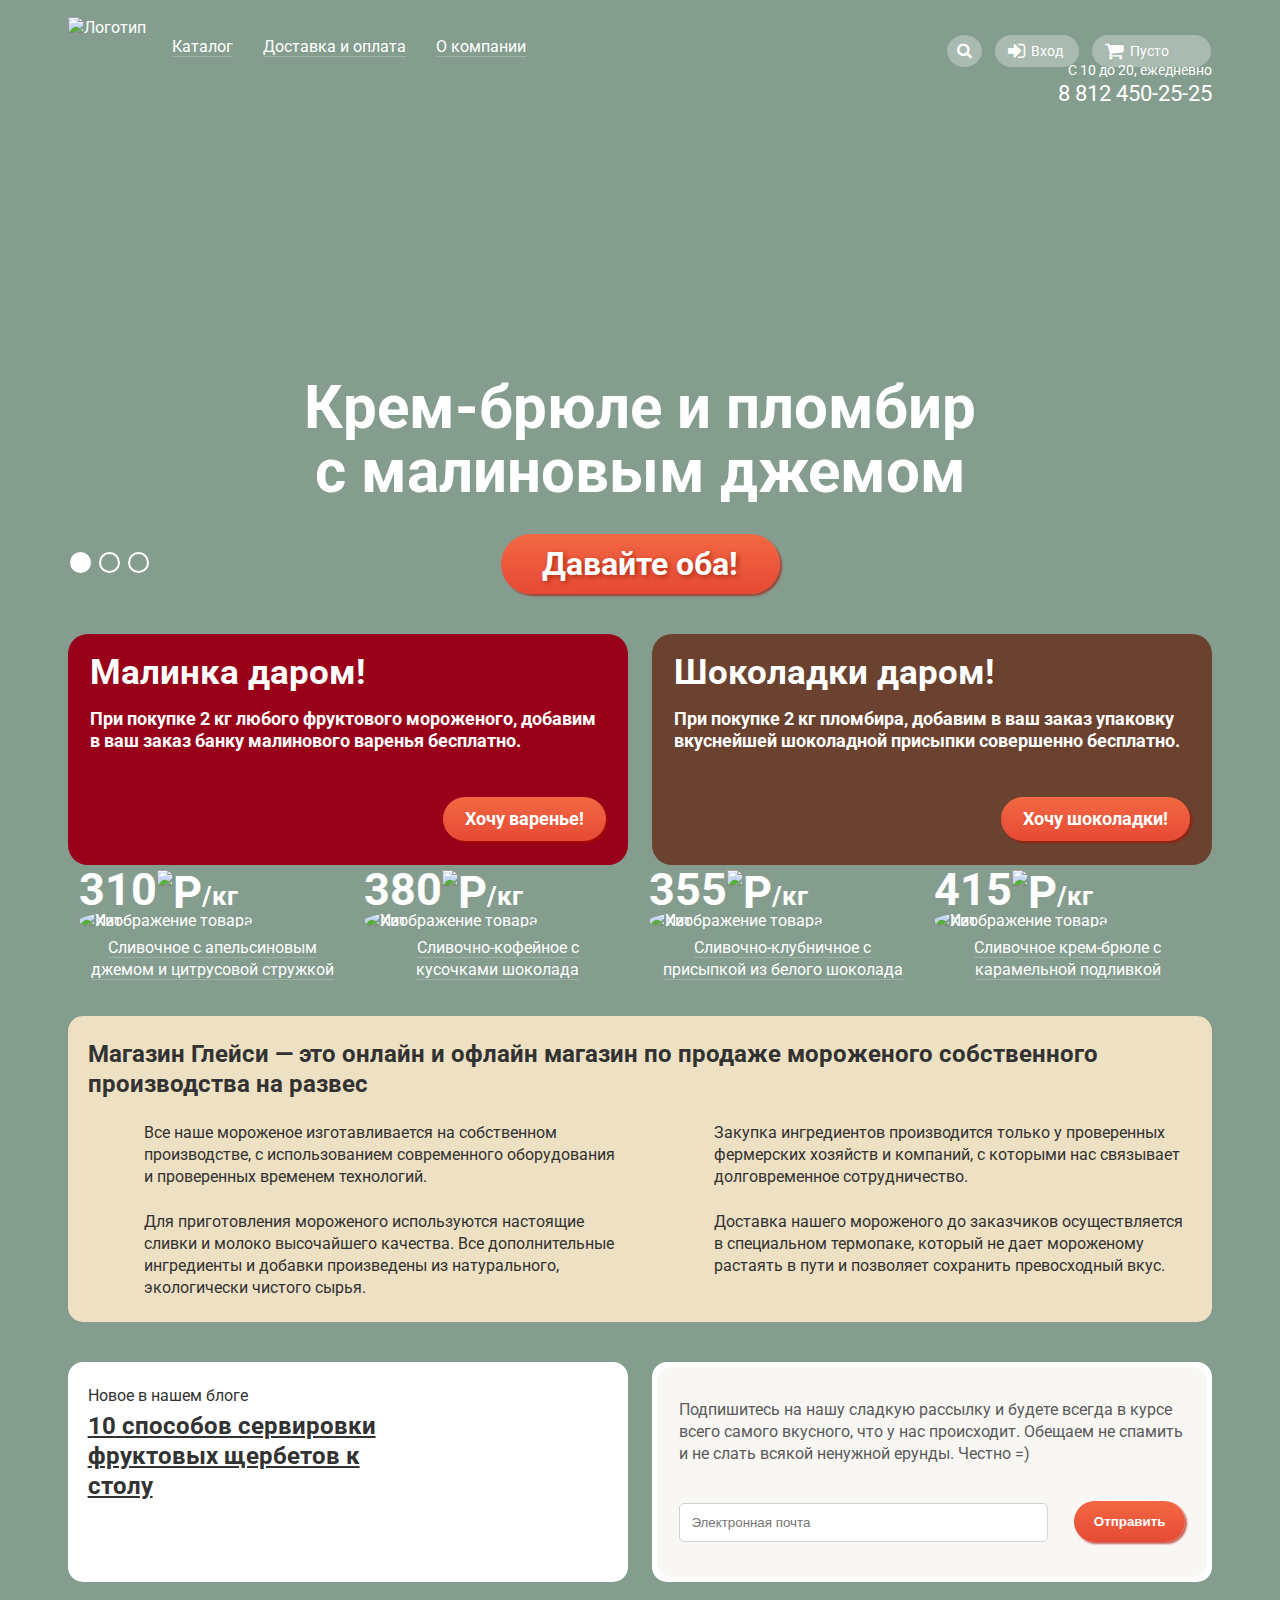
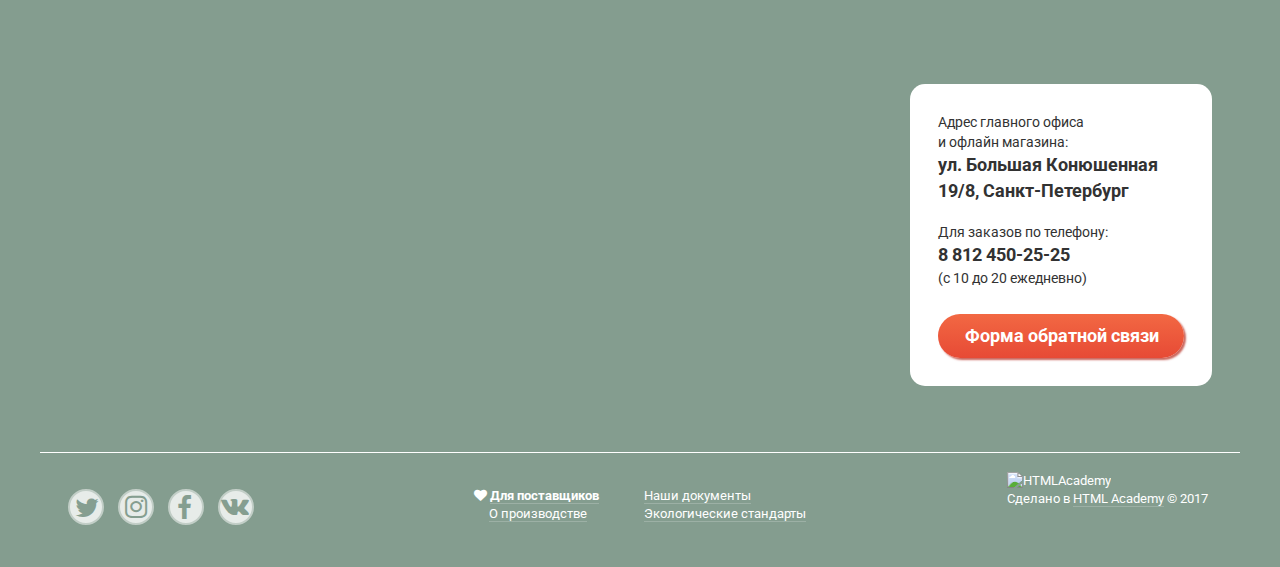
==== commit 0bebcf72: "10.04.17" ====
--- a/index.html
+++ b/index.html
@@ -6,7 +6,7 @@
     <link href="https://fonts.googleapis.com/css?family=Roboto:400,700&amp;subset=cyrillic" rel="stylesheet">
     <link href="css/normalize.css" rel="stylesheet">
     <link href="css/style.css" rel="stylesheet">
-	<link href="css/font-awesome.css" rel="stylesheet">
+	  <link href="css/font-awesome.css" rel="stylesheet">
   </head>
   <body>
     <input type="radio" name="switch" id="switch_1" checked>
@@ -21,7 +21,7 @@
 			  <div class="main-menu">
 				<ul>
 					<li class="menu-item">
-						<a href="./catalog.html">Каталог</a>
+						<a href="#">Каталог</a>
 							<div class="sub-menu-wrap">
 								<ul class="sub-menu">
 									<li class="sub-menu-caption">Новинки</li>
@@ -39,9 +39,38 @@
 		  </div>
 		  <div class="main-menu-right-wrap">
 			  <div class="user">
-				<a href="#" class="search"><i class="fa fa-search" aria-hidden="true"></i></a>
-				<a href="#" class="enter"><i class="fa fa-sign-in" aria-hidden="true"></i> Вход</a>
-				<a href="#" class="basket"><i class="fa fa-shopping-cart" aria-hidden="true"></i> Пусто</a>
+  				<a href="#" class="user-item search"><i class="fa fa-search" aria-hidden="true"></i></a>
+  				<a href="#" class="user-item enter"><i class="fa fa-sign-in" aria-hidden="true"></i> Вход</a>
+  				<a href="#" class="user-item basket"><i class="fa fa-shopping-cart" aria-hidden="true"></i> Пусто</a>
+          <!-- Модальные окна -->
+          <div class="modal-wrapper">
+            <div class="modal">
+              <div class="modal-search">
+                <form>
+                  <input type="search" name="search" placeholder="Что ищем?"> 
+                </form>
+              </div>
+              <div class="modal-enter">
+                <form>
+                  <input type="email" name="email" placeholder="Электронная почта">
+                  <input type="password" name="password" placeholder="Пароль">
+                  <a href="#" class="btn">Войти</a>
+                  <div class="other-enter">
+                    <a href="#">Забыли пароль?</a>
+                    <a href="#">Новая регистрация</a>
+                  </div>
+                </form>
+              </div>
+              <div class="modal-basket">             
+                <p>Товар не выбран</p>
+                <div class="totals">
+                  <p>Итого: 0 руб.</p>
+                  <a class="btn" href="#">Оформить заказ</a>
+                </div>
+              </div>
+            </div>
+          </div>
+          <!--  -->
 			  </div>
 		  </div>
     	</header>
@@ -145,7 +174,7 @@
     		</div>
     	</div>
     	<div class="map" id="yandex-map">
-			<script type="text/javascript" charset="utf-8" async src="https://api-maps.yandex.ru/services/constructor/1.0/js/?sid=mzVx9mfuZmt_8V_w7CSSQx3FbrWNfy7I&amp;width=1200&amp;height=430&amp;id=yandex-map&amp;lang=ru_RU&amp;sourceType=constructor&amp;scroll=true"></script>
+	      <script type="text/javascript" charset="utf-8" async src="https://api-maps.yandex.ru/services/constructor/1.0/js/?um=constructor%3AmzVx9mfuZmt_8V_w7CSSQx3FbrWNfy7I&amp;width=1200&amp;height=430&amp;id=yandex-map&amp;lang=ru_RU&amp;sourceType=constructor&amp;scroll=true"></script>
     		<div class="address">
     			<p>Адрес главного офиса<br>и офлайн магазина:</p>
     			<p class="bold">ул. Большая Конюшенная 19/8, Санкт-Петербург</p>
@@ -159,13 +188,13 @@
   		<div class="main-footer container">
     			<div class="social">
     				<a href="#"><i class="fa fa-twitter fa-2x" aria-hidden="true"></i></a>
-					<a href="#"><i class="fa fa-instagram fa-2x" aria-hidden="true"></i></a>
-					<a href="#"><i class="fa fa-facebook fa-2x" aria-hidden="true"></i></a>
-					<a href="#"><i class="fa fa-vk fa-2x" aria-hidden="true"></i></a>
-					<!--<a href="#"><img src="img/Twitter.png" alt="Twitter" width="32" height="32"></a>
-					<a href="#"><img src="img/Instagram.png" alt="Instagram" width="32" height="32"></a>
-					<a href="#"><img src="img/Facebook.png" alt="Facebook" width="32" height="32"></a>
-					<a href="#"><img src="img/Vkontakte.png" alt="Vkontakte" width="32" height="32"></a>-->
+  					<a href="#"><i class="fa fa-instagram fa-2x" aria-hidden="true"></i></a>
+  					<a href="#"><i class="fa fa-facebook fa-2x" aria-hidden="true"></i></a>
+  					<a href="#"><i class="fa fa-vk fa-2x" aria-hidden="true"></i></a>
+  					<!--<a href="#"><img src="img/Twitter.png" alt="Twitter" width="32" height="32"></a>
+  					<a href="#"><img src="img/Instagram.png" alt="Instagram" width="32" height="32"></a>
+  					<a href="#"><img src="img/Facebook.png" alt="Facebook" width="32" height="32"></a>
+  					<a href="#"><img src="img/Vkontakte.png" alt="Vkontakte" width="32" height="32"></a>-->
     			</div>
   			<div class="footer-navigation">
     				<ul>
@@ -181,51 +210,7 @@
     			</div>	
     		</div>	
     	</footer>
-		
-	<div class="modal-wrapper">
-		<div class="modal">
-			<div class="modal-search">
-				<form>
-					<input type="search" name="search" placeholder="Что ищем?"> 
-				</form>
-			</div>
-			<div class="modal-enter">
-				<form>
-					<input type="email" name="email" placeholder="Электронная почта">
-					<input type="password" name="password" placeholder="Пароль">
-					<a href="#" class="btn">Войти</a>
-					<div class="other-enter">
-						<a href="#">Забыли пароль?</a>
-						<a href="#">Новая регистрация</a>
-					</div>
-				</form>
-			</div>
-			<div class="modal-basket">
-				<table>
-					<tr>
-						<td><span class="close">&times</span></td>
-						<td><img src="img/IceCream_item_1.jpg" alt="Изображение товара" width="33" height="33"></td>
-						<td>Пломбир с апельсиновым джемом</td>
-						<td>1,5 кг х <span class="light">200 руб.</span></td>
-						<td>300 руб.</td>
-					</tr>
-					<tr>
-						<td><span class="close">&times</span></td>
-						<td><img src="img/IceCream_item_3.jpg" alt="Изображение товара" width="33" height="33"></td>
-						<td>Клубничный пломбир с присыпкой из белого шоколада</td>
-						<td>1,5 кг х <span class="light">300 руб.</span></td>
-						<td>450 руб.</td>
-					</tr>
-				</table>
-				<div class="totals">
-					<p>Итого: 750 руб.</p>
-					<a class="btn" href="#">Оформить заказ</a>
-				</div>
-			</div>
-		</div>
-	</div>
-		
     </div>
-	<link href="js/script.js" rel="stylesheet">
+	 <script src="js/script.js"></script>
   </body>
 </html>--- a/css/style.css
+++ b/css/style.css
@@ -98,7 +98,7 @@
 	margin-right: -15px;
 	border-bottom: none;
 }
-.main-menu li:hover > a:focus {
+.menu-item:hover > a:focus {
 	box-shadow: inset 0 1px 1px 1px #5f5f5f;
 }
 .sub-menu-wrap {
@@ -155,8 +155,9 @@
 	line-height: 16px;
 	margin-top: 31px;
 	margin-left: 16px;
-}
-.user a {
+	position: relative;
+}
+.user-item {
 	margin-left: 10px;
 	}
 .user a:first-child {
@@ -166,7 +167,6 @@
 	background-color: rgba(255,255,255,0.3);
 	border-radius: 50%;
 	padding: 8px 10px;
-	position: relative;
 }
 .search i {
 	font-size: 16px;
@@ -322,7 +322,7 @@
 }
 .breadcrumbs {
 	margin-top: -22px;
-	z-index: 90;
+	z-index: 99;
 }
 .breadcrumbs ul {
 	margin: 0;
@@ -352,9 +352,13 @@
 	line-height: 18px;
 }
 .filter-controls select {
+	border: none;
+	-moz-appearance: none;
+}
+.filter-controls select {
 	margin-top: 5px;
 	margin-bottom: 15px;
-	padding: 7px 30px 7px 10px;
+	padding: 8px 31px 8px 11px;
 	background-color: rgba(255,255,255,0.3);
 	border-radius: 20px;
 	color: #ffffff;
@@ -547,13 +551,37 @@
 	flex-wrap: wrap;
 	margin-bottom: 15px;
 }
-.catalog-item-wrap {
-	position:relative;
-}
 .catalog-item {
+	position: relative;
 	width: 267px;
 	padding: 5px 9px 20px 9px;
 }
+.catalog-item::before {
+	display: none;
+	z-index: -100;
+}
+.catalog-item:hover::before {
+	content: "";
+    position: absolute;
+    display: block;
+    width: 100%;
+    height: 100%;
+    top: 0px;
+    left: 0px;
+    padding-bottom: 60px;
+    background-color: rgba(255,255,255,.2);
+    border-radius: 5px;
+    box-shadow: 0 20px 20px rgba(0,0,0,.4);
+}
+.catalog-item:hover::before + .catalog-item {
+	z-index: 10;
+}
+.view {
+	display: none;
+}
+.catalog-item:hover .view {
+	display: block;
+}
 .catalog-item img {
 	border-radius: 50%;
 }
@@ -562,12 +590,9 @@
 }
 .catalog-item .btn {
 	border-radius: 20px;
-}
-.catalog-item:hover {
-	background-color: rgba(255,255,255,0.3);
-	border-radius: 5px;
-	/*position: absolute;
-	z-index: 1001;*/
+	position: absolute;
+	top: 340px;
+    left: 47px;
 }
 .hit {
 	position: absolute;
@@ -598,15 +623,6 @@
 }
 .catalog-item:hover > .name a{
 	border-bottom: none;
-}
-.view {
-	display: none;
-}
-.catalog-item:hover > .view{
-	display: block;
-	width: 150px;
-	margin: 0 auto;
-	margin-top: 20px;
 }
 .info {
 	display: flex;
@@ -786,7 +802,7 @@
 	margin-right: 27.6px;
 	display: flex;
 	flex-direction: column;
-	z-index: 1000;
+	z-index: 100;
 }
 .address p {
 	margin: 0;
@@ -912,17 +928,13 @@
 	padding-left: 20px;
 }
 .design {
-	padding-top: 19px;
-	padding-bottom: 25px;
+	margin: 19px 0 25px 9px;
 }
 .design p {
 	margin: 0;
 }
 .design a {
 	border-bottom: 1px solid rgba(255,255,255,0.2);
-}
-.design img {
-	padding-left: 29px;
 }
 .modal-wrapper input,
 .btn {
@@ -939,8 +951,9 @@
 	line-height: 24px;
 	padding: 15px;
 	position: absolute;
-	top: 70px;
-	right: 300px;
+	top: 70%;
+    right: 86%;
+    z-index: 100;
 }
 .modal-search input {
 	width: 310px;
@@ -957,8 +970,9 @@
 	line-height: 24px;
 	padding: 15px;
 	position: absolute;
-	top: 70px;
-	right: 200px;
+	top: 70%;
+    right: 50%;
+    z-index: 100;
 }
 .modal-enter input {
 	width: 254px;
@@ -978,7 +992,8 @@
 	font-weight: 400;
 	line-height: 24px;
 	text-decoration: underline;
-	float: left;
+	display: block;
+	text-align: right;
 	margin-left: 20px;
 }
 .modal-basket {
@@ -989,9 +1004,15 @@
 	line-height: 16px;
 	border-radius: 5px;
 	padding: 10px 20px;
-	position: absolute;
-	top: 70px;
-	right: 68px;
+	width: 500px;
+	position: absolute;
+	top: 70%;
+	right: 0%;
+	z-index: 100;
+}
+.modal-basket > p {
+	font-size: 16px;
+	text-align: center;
 }
 .modal-basket td {
 	padding: 20px 5px;
@@ -1020,6 +1041,6 @@
 	font-weight: 700;
 	line-height: 24px;
 }
-
-
-
+.modal-content-show {
+	display: block;
+}